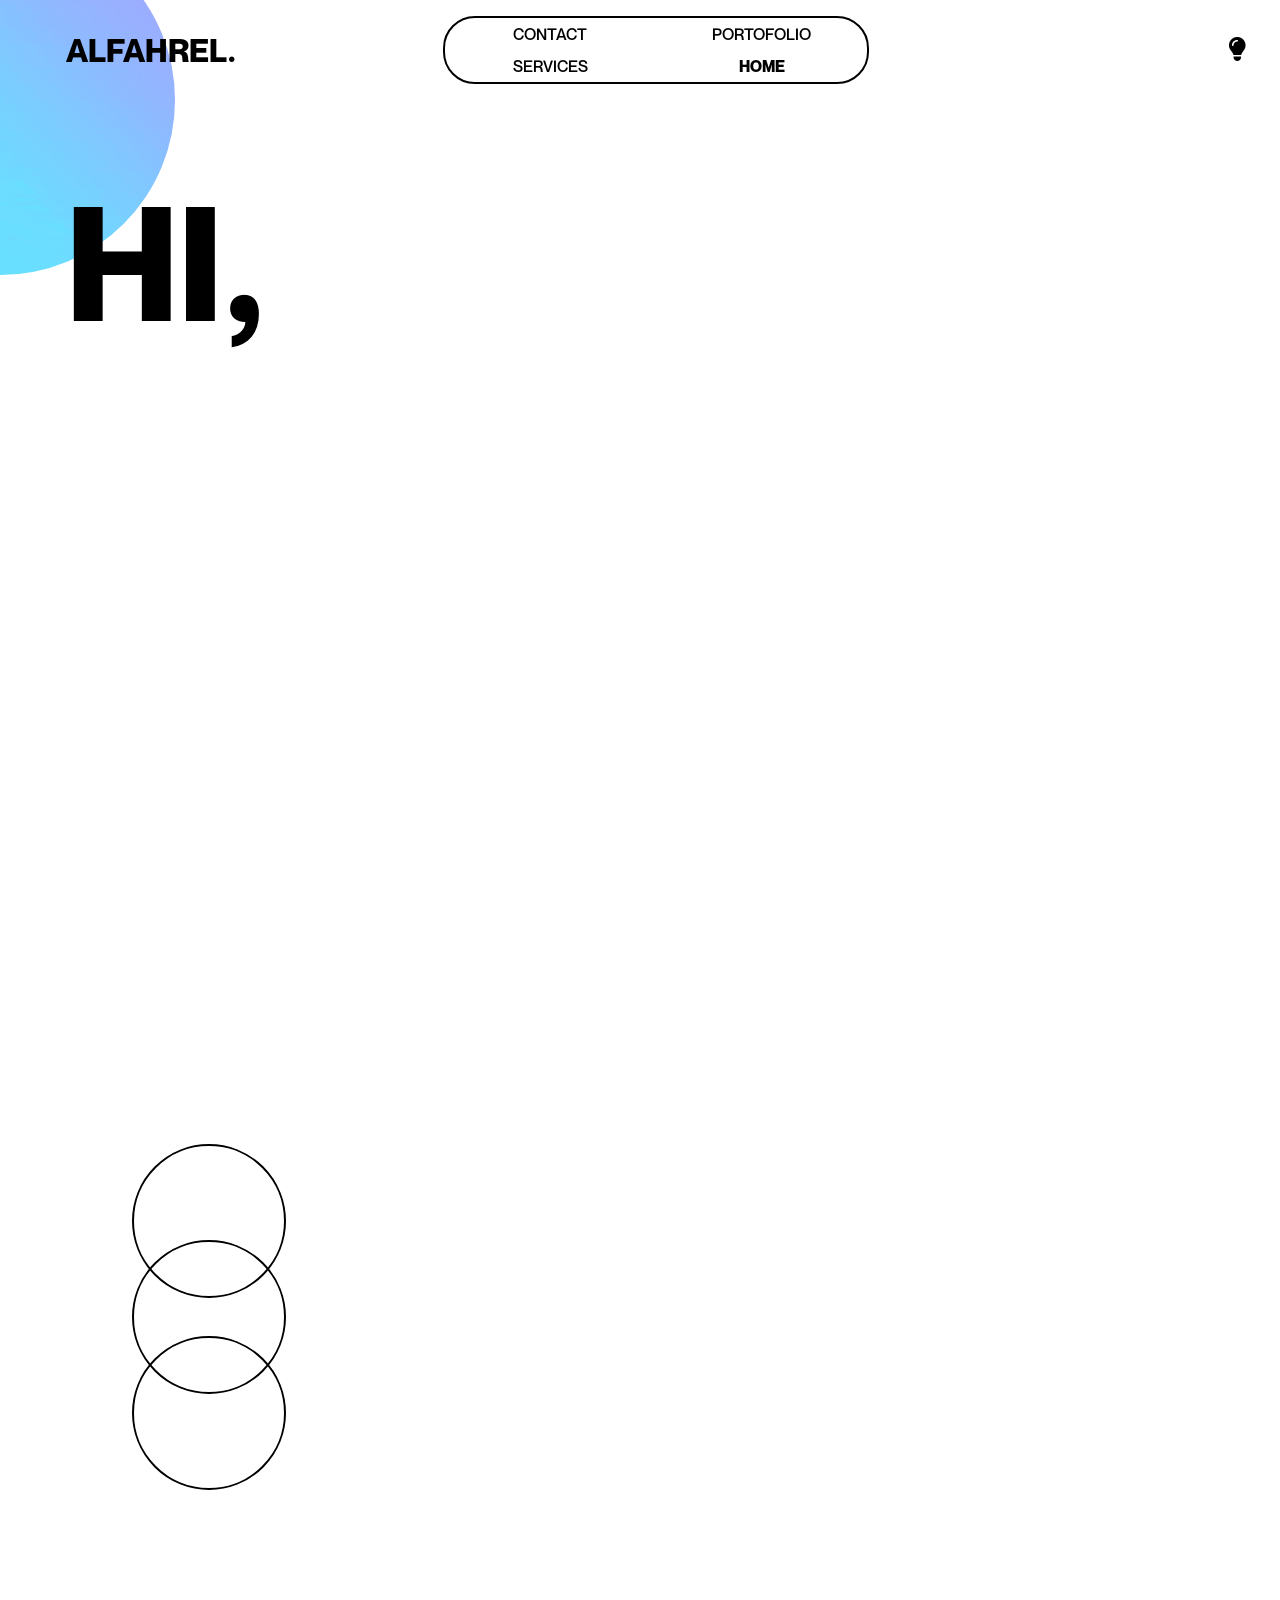
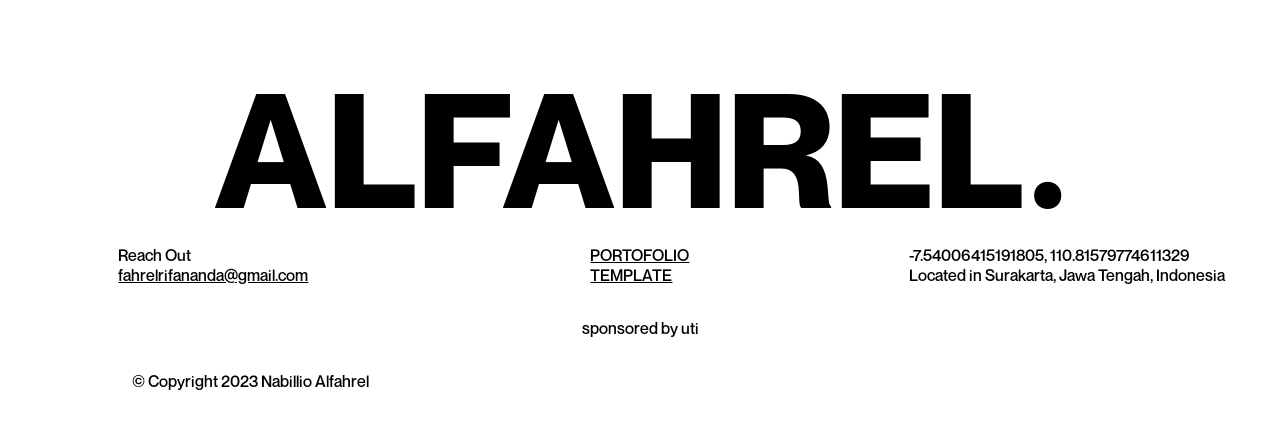
==== index.html @ 620e96b9 "portofolio-alfahrel" ====
<!DOCTYPE html>
<html lang="en">
  <head>
    <meta charset="UTF-8" />
    <meta name="viewport" content="width=device-width, initial-scale=1.0" />
    <title>Alfahrel</title>
    <link rel="stylesheet" href="fonts/fontsawesome-6/css/all.css" />
    <link rel="stylesheet" href="css/style.css" />
    <link rel="stylesheet" href="css/home.css" />
    <link rel="stylesheet" href="css/cursor.css" />
  </head>
  <body>
    <nav class="navbar">
      <div class="logo">ALFAHREL.</div>
      <div class="menu">
        <a href="contact.html">CONTACT</a>
        <a href="portofolio.html">PORTOFOLIO</a>
        <a href="services.html">SERVICES</a>
        <a href="index.html" class="active">HOME</a>
      </div>

      <div class="theme">
        <i class="fa-regular fa-lightbulb theme-button"></i>
        <div class="hamburger">
            <div></div>
            <div></div>
          </div>
        
      </div>
     
    </nav>
    <div class="menu-mobile">
      <a href="contact.html">Contact</a>
      <a href="portofolio.html">Portofolio</a>
      <a href="services.html">Services</a>
      <a href="index.html" class="active">Home</a>
    </div>
    <div class="big-cursor"></div>
    <main>
        <section id="big-name">
            HI,
            <br />
            <div class="fahrel"></div>
        </section>
        <section id="i-create">
            <div class="text-i-create">
                Dari konsep hingga kode, saya membangun pengalaman web dan seluler yang berkesan.
            </div>
        </section>
        <section id="ability">
            <div class="aDiv">
                <div class="a1">
                    <div class="title">
                        <div></div>
                        <div>WEB DEVELOPER</div>
                        <div class="clickExpand1">
                            <div></div>
                            <div></div>
                        </div>
                    </div>
                    <div class="paragraph">
                        <p>
                            Saya memiliki pemahaman mendalam tentang bahasa pemrograman web seperti HTML, CSS, dan JavaScript. Saya juga berpengalaman dalam framework dan library populer seperti Laravel, React, dan Node JS.
                        </p>
                    </div>
                </div>
                <div class="a2">
                    <div class="title">
                        <div></div>
                        <div>ANDROID DEVELOPER</div>
                        <div class="clickExpand2">
                            <div></div>
                            <div></div>
                        </div>
                    </div>
                    <div class="paragraph">
                        <p>
                            Sebagai pengembang Android, saya mahir dalam menggunakan Java dan Kotlin untuk membangun aplikasi Android yang berkualitas tinggi dan responsif. Saya juga familiar dengan Android SDK dan berbagai tool pengembangan Android.
                        </p>
                    </div>
                </div>
                <div class="a3">
                    <div class="title">
                        <div></div>
                        <div>UI/UX DESAINER</div>
                        <div class="clickExpand3">
                            <div></div>
                            <div></div>
                        </div>
                    </div>
                    <div class="paragraph">
                        <p>
                            Saya memiliki pengalaman dalam merancang dan mengembangkan antarmuka pengguna (UI) yang menarik dan intuitif. Saya mengutamakan pengalaman pengguna (UX) yang optimal untuk memastikan aplikasi mudah digunakan dan memberikan nilai tambah bagi pengguna.
                        </p>
                    </div>
                </div>
            </div>
        </section>
        <section id="i-said">
            <div class="i-said-circle">
                <div></div>
                <div></div>
                <div></div>
            </div>
            <div class="i-said-text">
                <div class="first-p text-para">
                    Prinsip saya adalah bahwa...
                </div>
                <br />
                <div class="second-p text-para">
                    ... setiap proyek merupakan kesempatan untuk belajar dan berkembang. Saya selalu berusaha untuk meningkatkan kualitas kode dan menghasilkan solusi yang efisien.
                </div>
            </div>
        </section>
        <section id="steps">
            <div class="step1 the-step">
                <div class="number">01</div>
                <div class="title-desc">
                    <div class="title">STRATEGI</div>
                    <div class="desc">
                        Dalam fase Discovery, kami mempelajari brand, tujuan, lanskap industri, dan target audience Anda. Saya membuat mood board visual untuk menangkap esensi proyek dan menentukan tipografi, palet warna, dan elemen gerak yang akan menghidupkan desain. Saya juga menentukan strategi penyajian konten yang efektif agar pengunjung mudah bernavigasi dan terlibat.
                    </div>
                </div>
            </div>
            <div class="step2 the-step">
                <div class="number">02</div>
                <div class="title-desc">
                    <div class="title">DESAIN</div>
                    <div class="desc">
                        Fase Desain adalah tempat kreativitas diwujudkan. Saya mendefinisikan identitas brand Anda melalui desain visual dan pengalaman pengguna yang kohesif, mengubah ide menjadi konsep visual dengan layout, wireframe, dan komponen situs yang unik. Fokus saya adalah pada pengalaman pengguna dan konsistensi desain, memastikan setiap elemen desain memiliki tujuan dan relevan dengan target audience. Fase ini adalah saat ide-ide berkembang menjadi aset nyata yang menjadi dasar pengembangan.
                    </div>
                </div>
            </div>
            <div class="step3 the-step">
                <div class="number">03</div>
                <div class="title-desc">
                    <div class="title">PENGEMBANGAN</div>
                    <div class="desc">
                        Dengan teliti dan komitmen pada kualitas, saya membangun proyek Anda pada platform yang dipilih, baik itu Squarespace, sistem lain, atau dibangun secara custom.
                    </div>
                </div>
            </div>
            <div class="step4 the-step">
                <div class="number">04</div>
                <div class="title-desc">
                    <div class="title">SERAH TERIMA</div>
                    <div class="desc">
                        Saya melakukan pengujian menyeluruh untuk memastikan semuanya berfungsi dengan lancar, memenuhi persyaratan aksesibilitas, dan responsif di semua ukuran perangkat. Setelah disetujui, saya akan memberikan semua sumber daya dan dokumentasi yang diperlukan, sehingga Anda dapat sepenuhnya mengelola aplikasi atau situs web Anda.
                    </div>
                </div>
            </div>
        </section>
        <section id="featured-project">
            <div class="title-for-">
                PROYEK UNGGULAN
            </div>
            <div class="content">
                <div class="text">
                    <div class="title-project">
                        BELA TARR
                    </div>
                    <div class="components-project">
                        <p>DESAIN SITUS WEB</p>
                        <p>DESAIN UI/UX</p>
                        <p>PENGEMBANGAN SQUARESPACE</p>
                    </div>
                    <div class="button-project">
                        <button>
                            <a href="https://alfahrelrifananda.github.io/Bela-Tarr/#home">
                            + LIHAT PROYEK
                            </a>
                        </button>
                    </div>
                </div>
                <div class="image">
                    <div>
    
                    </div>
                </div>
            </div>
        </section>
    </main>
    <footer>
        <div class="logo-footer">
            ALFAHREL.
        </div>
        <div class="contact-footer">
            <div>
                <p>Reach Out</p>
                <p><u>fahrelrifananda@gmail.com</u></p>
            </div>
            <div>
                <p><u>PORTOFOLIO</u></p>
                <p><u>TEMPLATE</u></p>
            </div>
            <div>
                <p>-7.54006415191805, 110.81579774611329</p>
                <p>Located in Surakarta, Jawa Tengah, Indonesia</p>
            </div>
        </div>
        <div class="sponsored-footer">
            sponsored by uti
        </div>
        <div class="copyright-footer">
            © Copyright 2023 Nabillio Alfahrel
        </div>
    </footer>  
    <script src="js/script.js"></script>
    <script src="js/home.js"></script>
  </body>
</html>
---- css/style.css ----
@font-face {
  font-family: 'neue-montreal-bold';
  src: url('../fonts/NeueMontreal-Bold.otf');
}
@font-face {
  font-family: 'neue-montreal-light';
  src: url('../fonts/NeueMontreal-Light.otf');
}
@font-face {
  font-family: 'neue-montreal-medium';
  src: url('../fonts/NeueMontreal-Medium.otf');
}

* {
  margin: 0;
  padding: 0;
}
:root {
  --black: black;
  --white: white;
}
::-moz-selection {
  color: var(--white);
  background: var(--black);
}

::selection {
  color: var(--white);
  background: var(--black);
}
::-webkit-scrollbar {
  width: 10px;
}

::-webkit-scrollbar-track {
  border-radius: 15px;
}

::-webkit-scrollbar-thumb {
  background: var(--black);
}
body {
  background-color: var(--white);
  overflow-x: hidden;
}
.navbar {
  display: grid;
  z-index: 99;
  width: 100vw;
  transition: all 0.5s;
  opacity: 1;
  grid-template-columns: 1fr 1fr 1fr;
  align-items: center;
  padding: 16px;
}
.navbar.opacity {
  opacity: 0.3;
}
.navbar .logo {
  font-family: 'neue-montreal-bold';
  font-size: 2em;
  color: var(--black);
  padding-left: 50px;
}
.navbar .menu {
  display: grid;
  grid-template-columns: 1fr 1fr 1fr 1fr;
  justify-items: center;
  border-radius: 32px;
  font-family: 'neue-montreal-medium';
  border: solid 2px var(--black);
  overflow: hidden;
}
.menu-mobile {
  display: none;
}
.navbar .menu a {
  width: 116px;
  display: flex;
  align-items: center;
  justify-content: center;
  text-decoration: none;
  color: var(--black);
  border-radius: 32px;
  height: 32px;
  cursor: pointer;
}

.navbar .theme {
  font-size: 1.5em;
  cursor: pointer;
  text-align: right;
  color: var(--black);
  padding-right: 50px;
}
.navbar .theme .theme-button {
  transition: transform 0.3s ease;
  position: relative;
}
.navbar .theme .theme-button.rotate {
  transform: rotate(0deg);
}
.navbar .menu .active {
  font-family: 'neue-montreal-bold';
}
footer .logo-footer {
  font-size: 16em;
  opacity: 0;
  text-align: center;
  transition: all 3s;
  color: var(--black);
  font-family: 'neue-montreal-bold';
}
footer .contact-footer {
  display: grid;
  grid-template-columns: 1fr 1fr 1fr;
  justify-items: center;
  color: var(--black);
  font-family: 'neue-montreal-medium';
}
footer .sponsored-footer {
  text-align: center;
  padding: 33px;
  padding-bottom: 0px;
  color: var(--black);
  font-family: 'neue-montreal-medium';
}
footer .copyright-footer {
  padding: 33px;
  color: var(--black);
  font-family: 'neue-montreal-medium';
  padding-left: 132px;
}
.logo-footer.show {
  opacity: 1;
  transform: translateY(0);
}
@media screen and (max-width: 1400px) {
  body {
    overflow-x: hidden;
  }
  .navbar .menu {
    grid-template-columns: 1fr 1fr;
  }
  footer .logo-footer {
    font-size: 10em;
  }
}
@media screen and (max-width: 800px) {
  body {
    overflow-x: hidden;
  }
  .navbar .menu {
    display: none;
  }
  .navbar .logo {
    padding-left: 0px;
  }
  .hamburger {
    width: 30px;
    height: 50px;
  }
  .hamburger div:nth-child(1) {
    background-color: var(--black);
    width: 100%;
    border-radius: 10px;
    position: relative;
    z-index: 99;
    top: 17px;
    transition: all 0.5s;
    height: 3px;
  }
  .hamburger div:nth-child(1).show {
    top: 18px;
    rotate: -50deg;
  }
  .hamburger div:nth-child(2) {
    background-color: var(--black);
    width: 100%;
    z-index: 100;
    position: relative;
    transition: all 0.5s;
    top: 23px;
    height: 3px;
    border-radius: 10px;
  }
  .hamburger div:nth-child(2).show {
    top: 15px;
    rotate: 50deg;
  }
  .navbar {
    grid-template-columns: 1fr 1fr;
    justify-items: center;
  }
  .theme {
    display: grid;
    gap: 30px;
    grid-template-columns: 1fr 1fr;
    align-items: center;
  }
  .menu-mobile {
    display: flex;
    flex-direction: column;
    justify-content: center;
    align-items: center;
    position: absolute;
    background-color: var(--white);
    z-index: -99;
    opacity: 0;
    width: 100vw;
    transition: all 0.5s;
    height: 100vh;
  }
  body.overflow-hide {
    overflow-y: hidden;
    overflow-x: hidden;
  }
  .menu-mobile.show {
    opacity: 1;
    z-index: 99;
  }
  .menu-mobile a {
    text-decoration: none;
    color: var(--black);
    height: 75px;
    width: 150px;
    text-align: center;
    font-size: 2.5em;
    font-family: 'neue-montreal-medium';
  }
  footer .logo-footer {
    font-size: 3em;
    text-align: center;
    padding: 15px;
    padding-left: 10px;
  }
  footer .contact-footer {
    grid-template-columns: 1fr;
    justify-items: center;
  }
  footer .contact-footer div:nth-child(1),
  footer .contact-footer div:nth-child(2),
  footer .contact-footer div:nth-child(3) {
    text-align: center;
    padding: 15px;
    padding-left: 10px;
  }
  footer .contact-footer div:nth-child(2) {
    display: grid;
    grid-template-columns: 1fr 1fr;
    gap: 10px;
  }
  footer .sponsored-footer {
    text-align: center;
    padding: 15px;
    padding-left: 10px;
  }
  footer .copyright-footer {
    text-align: center;
    padding: 15px;
    padding-left: 10px;
  }
  .menu-mobile .active {
    text-decoration: underline;
  }
}
---- css/home.css ----
#big-name {
  font-family: 'neue-montreal-bold';
  font-size: 13em;
  color: var(--black);
  padding-top: 66px;
  padding-left: 66px;
  padding-right: 66px;
}
.fahrel {
  position: relative;
  top: -70px;
}
.fahrel span {
  opacity: 0;
  display: inline-block;
}
.fahrel span.visible {
  opacity: 1;
}

#i-create {
  font-size: 7em;
  width: fit-content;
  height: 95vh;
  display: grid;
  padding-left: 66px;
  padding-right: 66px;
  place-items: center;
}
#i-create .text-i-create {
  text-align: center;
  width: 90%;
  transform: scale(0.5);
  opacity: 0;
  font-family: 'neue-montreal-medium';
  color: var(--black);
  transition: transform 1s ease, opacity 1s ease;
}
@keyframes popIn {
  0% {
    transform: scale(0.5);
    opacity: 0;
  }
  100% {
    transform: scale(1);
    opacity: 1;
  }
}
.animate-pop {
  animation: popIn 1s ease forwards;
}
#ability {
  height: 90vh;
  display: grid;
  place-items: center;
}
#ability .aDiv {
  width: 100%;
}
#ability .aDiv .a1,
#ability .aDiv .a2,
#ability .aDiv .a3 {
  border-top: 2px solid var(--black);
  border-bottom: 2px solid var(--black);
  display: grid;
  grid-template-rows: 1fr 1fr;
  justify-items: center;
  align-items: center;
  padding-left: 66px;
  padding-right: 66px;
  overflow: hidden;
  transition: all 0.5s;
  height: 88px;
  width: calc(100% - 132px);
  color: var(--black);
}
#ability .aDiv .a1 .title,
#ability .aDiv .a2 .title,
#ability .aDiv .a3 .title {
  font-family: 'neue-montreal-medium';
  font-size: 2.5em;
  padding-top: 20px;
  padding-bottom: 20px;
  width: 100%;
  display: grid;
  grid-template-columns: 1fr 1fr 1fr;
  justify-items: center;
  align-items: center;
}
#ability .aDiv .a1 .title .clickExpand1,
#ability .aDiv .a2 .title .clickExpand2,
#ability .aDiv .a3 .title .clickExpand3 {
  width: 30px;
  height: 30px;
  display: grid;
  place-items: center;
}
#ability .aDiv .a1 .title .clickExpand1 div,
#ability .aDiv .a2 .title .clickExpand2 div,
#ability .aDiv .a3 .title .clickExpand3 div {
  width: 30px;
  position: absolute;
  transition: all 0.5s;
  height: 5px;
  background-color: var(--black);
}
#ability .aDiv .a1 .title .clickExpand1 div:nth-child(1),
#ability .aDiv .a2 .title .clickExpand2 div:nth-child(1),
#ability .aDiv .a3 .title .clickExpand3 div:nth-child(1) {
  transform: rotate(90deg);
}
#ability .aDiv .a1 .title .clickExpand1 div:nth-child(1).expanded,
#ability .aDiv .a2 .title .clickExpand2 div:nth-child(1).expanded,
#ability .aDiv .a3 .title .clickExpand3 div:nth-child(1).expanded {
  transform: rotate(0deg);
}
#ability .aDiv .a1.expanded,
#ability .aDiv .a2.expanded,
#ability .aDiv .a3.expanded {
  height: 350px;
}
#ability .aDiv .a1 .paragraph,
#ability .aDiv .a2 .paragraph,
#ability .aDiv .a3 .paragraph {
  width: 80%;
  font-family: 'neue-montreal-light';
  font-size: 2em;
  text-align: center;
}
#ability .aDiv .a2,
#ability .aDiv .a3 {
  border-top: 0px solid transparent;
}
.a1,
.a2,
.a3 {
  opacity: 0;
  transform: translateY(-10px);
  transition: opacity 1s, transform 1s;
}

.a1.show,
.a2.show,
.a3.show {
  opacity: 1;
  transform: translateY(0);
}

#i-said {
  padding-left: 66px;
  padding-right: 66px;
  display: grid;
  grid-template-columns: 1fr 1fr;
  font-size: 2.5em;
  height: 100vh;
  overflow: hidden;
  text-align: right;
  color: var(--black);
  font-family: 'neue-montreal-medium';
  align-items: center;
}

#i-said .i-said-text {
  position: relative;
  top: -200px;
  padding-right: 132px;
}
#i-said .i-said-circle {
  display: flex;
  height: fit-content;
  flex-direction: column;
  position: relative;
  top: -200px;
  padding-left: 132px;
}
#i-said .i-said-circle div {
  border-radius: 50%;
  border: 2px solid var(--black);
  width: 350px;
  position: relative;
  transition: all 1s;
  height: 350px;
}
#i-said .i-said-circle div:nth-child(1) {
  transform: translateY(250px);
}
#i-said .i-said-circle div:nth-child(3) {
  transform: translateY(-250px);
}
#i-said .i-said-circle div:nth-child(1).out {
  transform: translateY(350px);
}
#i-said .i-said-circle div:nth-child(3).out {
  transform: translateY(-350px);
}
.first-p,
.second-p {
  position: relative;
  opacity: 0;
  transform: translateY(-30px);
  transition: opacity 1s, transform 1s;
}

.first-p.show,
.second-p.show {
  opacity: 1;
  transform: translateY(0);
}

#steps {
  height: fit-content;
  margin-top: 66px;
}
#steps .step1,
#steps .step2,
#steps .step3,
#steps .step4 {
  display: flex;
  padding-left: 132px;
  padding-right: 132px;
  height: 200px;
  padding-top: 33px;
  padding-bottom: 33px;
  border-top: 2px solid var(--black);
  border-bottom: 2px solid var(--black);
}
#steps .step1 .number,
#steps .step2 .number,
#steps .step3 .number,
#steps .step4 .number {
  font-size: 6em;
  padding-right: 66px;
  color: var(--black);
  font-family: 'neue-montreal-bold';
}
#steps .step1 .title-desc .title,
#steps .step2 .title-desc .title,
#steps .step3 .title-desc .title,
#steps .step4 .title-desc .title {
  font-family: 'neue-montreal-medium';
  font-size: 3em;
  color: var(--black);
  margin-bottom: 33px;
}
#steps .step1 .title-desc .desc,
#steps .step2 .title-desc .desc,
#steps .step3 .title-desc .desc,
#steps .step4 .title-desc .desc {
  font-family: 'neue-montreal-light';
  color: var(--black);
  font-weight: 700;
  font-size: 1.3em;
}
#steps .step2,
#steps .step3,
#steps .step4 {
  border-top: 0px solid transparent;
}

.the-step, .title-for-, .title-project, .components-project, .button-project, .image {
  position: relative;
  opacity: 0;
  transform: translateY(-30px);
  transition: opacity 1s, transform 1s;
}

.the-step.show, .title-for-.show, .title-project.show, .components-project.show, .button-project.show, .image.show {
  opacity: 1;
  transform: translateY(0);
}
#featured-project {
  display: flex;
  flex-direction: column;
  padding-left: 132px;
  padding-right: 132px;
}
#featured-project .title-for- {
  font-family: 'neue-montreal-bold';
  font-size: 6em;
  color: var(--black);
  padding-top: 132px;
  width: 100%;
}
#featured-project .content {
  display: grid;
  grid-template-columns: 1fr 1fr;
  padding-top: 132px;
  padding-bottom: 132px;
}
#featured-project .content .text {
  width: 100%;
  padding-top: 66px;
}
#featured-project .content .text .title-project {
  font-size: 3em;
  color: var(--black);
  font-family: 'neue-montreal-medium';
  border-bottom: 2px solid var(--black);
}
#featured-project .content .text .components-project {
  font-size: 1.5em;
  color: var(--black);
  padding-top: 66px;
  padding-bottom: 33px;
  font-weight: 700;
  font-family: 'neue-montreal-light';
  border-bottom: 2px solid var(--black);
}
#featured-project .content .text .button-project button {
  border: 2px solid var(--black);
  margin-top: 66px;
  background-color: transparent;
  overflow: hidden;
  height: 50px;
  width: 150px;
  border-radius: 66px;
  transition: all 0.5s;
}
#featured-project .content .text .button-project button:hover {
  background-color: var(--black);
  border: 2px solid var(--white);
}
#featured-project .content .text .button-project button:hover a {
  color: var(--white);
}
#featured-project .content .text .button-project button a {
  text-decoration: none;
  color: var(--black);
  width: 100%;
  padding: 10px;
  height: 100%;
  font-family: 'neue-montreal-medium';
}
#featured-project .content .image {
  display: grid;
  padding-left: 66px;
  padding-right: 33px;
  place-items: center;
}
#featured-project .content .image div {
  width: 100%;
  height: 100%;
  background-image: url(../images/bela-tarr.png);
  background-position: center;
  background-repeat: no-repeat;
  background-size: cover;
  border: 2px solid var(--black);
}

@media screen and (max-width: 1400px) {
  #big-name {
    font-size: 10em;
  }
  #i-create {
    font-size: 5em;
    height: fit-content;
  }
  #ability {
    height: fit-content;
    padding-top: 66px;
    padding-bottom: 66px;
  }
  #ability .aDiv .a1,
#ability .aDiv .a2,
#ability .aDiv .a3{
    height: 68px;
}
  #ability .aDiv .a1 .title,
#ability .aDiv .a2 .title,
#ability .aDiv .a3 .title {
    font-size: 1.3em;
}
  #ability .aDiv .a1.expanded,
  #ability .aDiv .a2.expanded,
  #ability .aDiv .a3.expanded {
    height: 450px;
  }
  #i-said {
    font-size: 2em;
    height: fit-content;
  }
  #i-said .i-said-text {
    padding-right: 66px;
    width: 400px;
    top: 0px;
  }
  #i-said .i-said-circle {
    padding-left: 66px;
    width: 200px;
    top: 0px;
  }
  #i-said .i-said-circle div {
    width: 150px;
    height: 150px;
  }
  #i-said .i-said-circle div:nth-child(1) {
    transform: translateY(250px);
  }
  #i-said .i-said-circle div:nth-child(3) {
    transform: translateY(-250px);
  }
  #i-said .i-said-circle div:nth-child(1).out {
    transform: translateY(150px);
  }
  #i-said .i-said-circle div:nth-child(3).out {
    transform: translateY(-150px);
  }
  #steps .step1,
  #steps .step2,
  #steps .step3,
  #steps .step4 {
    height: 400px;
  }
  #featured-project .content {
    grid-template-columns: 1fr;
    grid-template-rows: 1fr 1fr;
  }
  #featured-project .content .text {
    grid-row: 2;
  }
  #featured-project .content .image {
    grid-row: 1;
  }
}
@media screen and (max-width: 800px) {
  #big-name {
    display: none;
  }
  #i-create {
    font-size: 2.5em;
    padding-left: 0px;
    padding-right: 0px;
    height: 70vh;
  }
  #ability .aDiv .a1,
  #ability .aDiv .a2,
  #ability .aDiv .a3 {
    padding-left: 0px;
    padding-right: 0px;
    width: 100%;
    height: 80px;
  }
  #ability .aDiv .a1 .title,
  #ability .aDiv .a2 .title,
  #ability .aDiv .a3 .title {
    font-size: 1.4em;
  }
  #ability .aDiv .a1.expanded,
  #ability .aDiv .a2.expanded,
  #ability .aDiv .a3.expanded {
    height: 550px;
  }
  #ability .aDiv .a1 .paragraph,
  #ability .aDiv .a2 .paragraph,
  #ability .aDiv .a3 .paragraph {
    padding-bottom: 33px;
  }
  #i-said {
    grid-template-columns: 1fr;
    grid-template-rows: 1fr 1fr;
    text-align: left;
    font-size: 1.8em;
  }
  #i-said .i-said-text {
    grid-row: 2;
    width: 300px;
    padding-right: 0px;
  }
  #i-said .i-said-circle {
    grid-row: 1;
    text-align: left;
  }
  #steps .step1,
  #steps .step2,
  #steps .step3,
  #steps .step4 {
    flex-direction: column;
    border-top: 0px solid var(--black);
    border-bottom: 0px solid var(--black);
    padding-left: 33px;
    padding-right: 33px;
    height: 550px;
  }
  #steps .step1 .title-desc .title,
  #steps .step2 .title-desc .title,
  #steps .step3 .title-desc .title,
  #steps .step4 .title-desc .title {
    font-size: 2em;
  }
  #steps .step4 {
    border-bottom: 2px solid var(--black);
  }
  #featured-project {
    padding-left: 33px;
    padding-right: 33px;
  }
  #featured-project .title-for- {
    font-size: 3em;
    padding-top: 16px;
  }
  #featured-project .content .image {
    padding-left: 0px;
    padding-right: 0px;
  }
}
---- css/cursor.css ----
.big-cursor {
    background-image: url(../images/cursor.gif);
    background-position: center;
    background-repeat: no-repeat;
    background-size: cover;
    width: 350px;
    height: 350px;
    position: absolute;
    pointer-events: none;
    z-index: -99;
    border-radius: 50%;
    transform: translate(-50%, -50%);
}
.big-cursor.hide {
    opacity: 0;
}
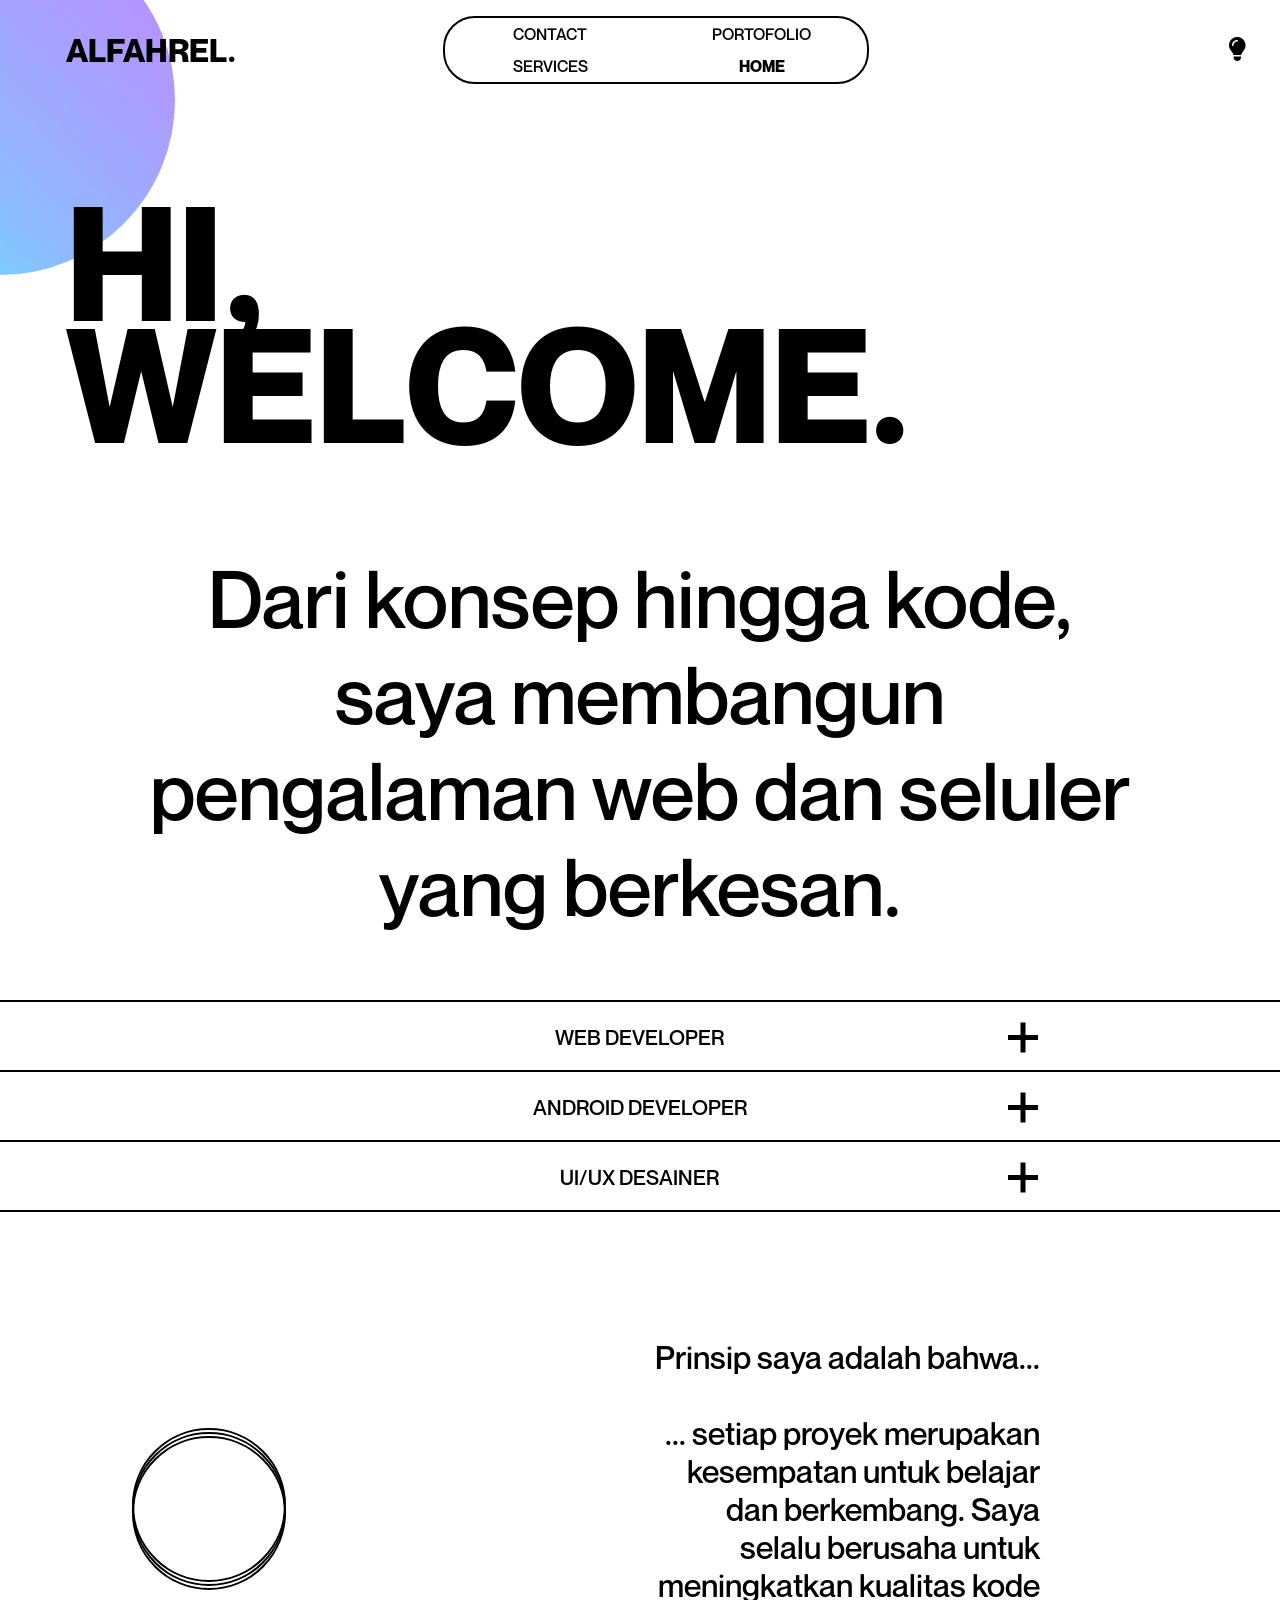
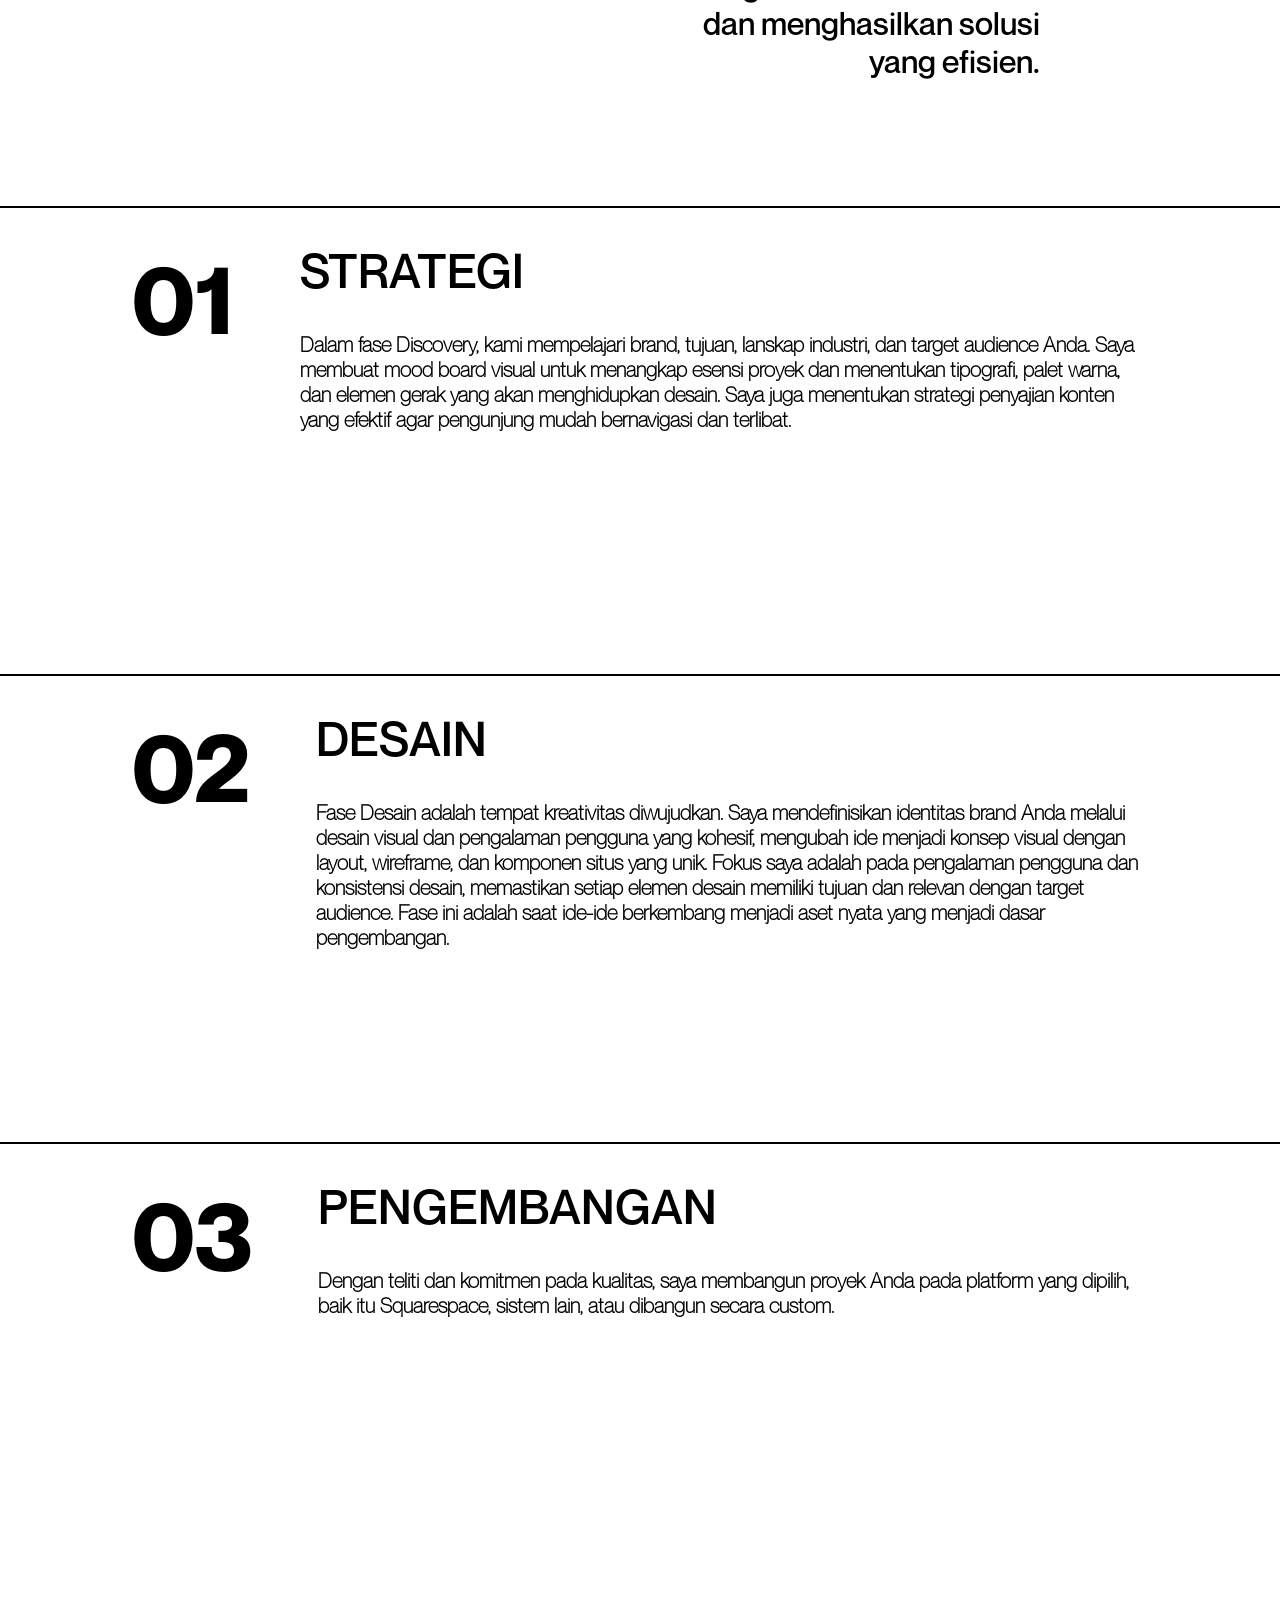
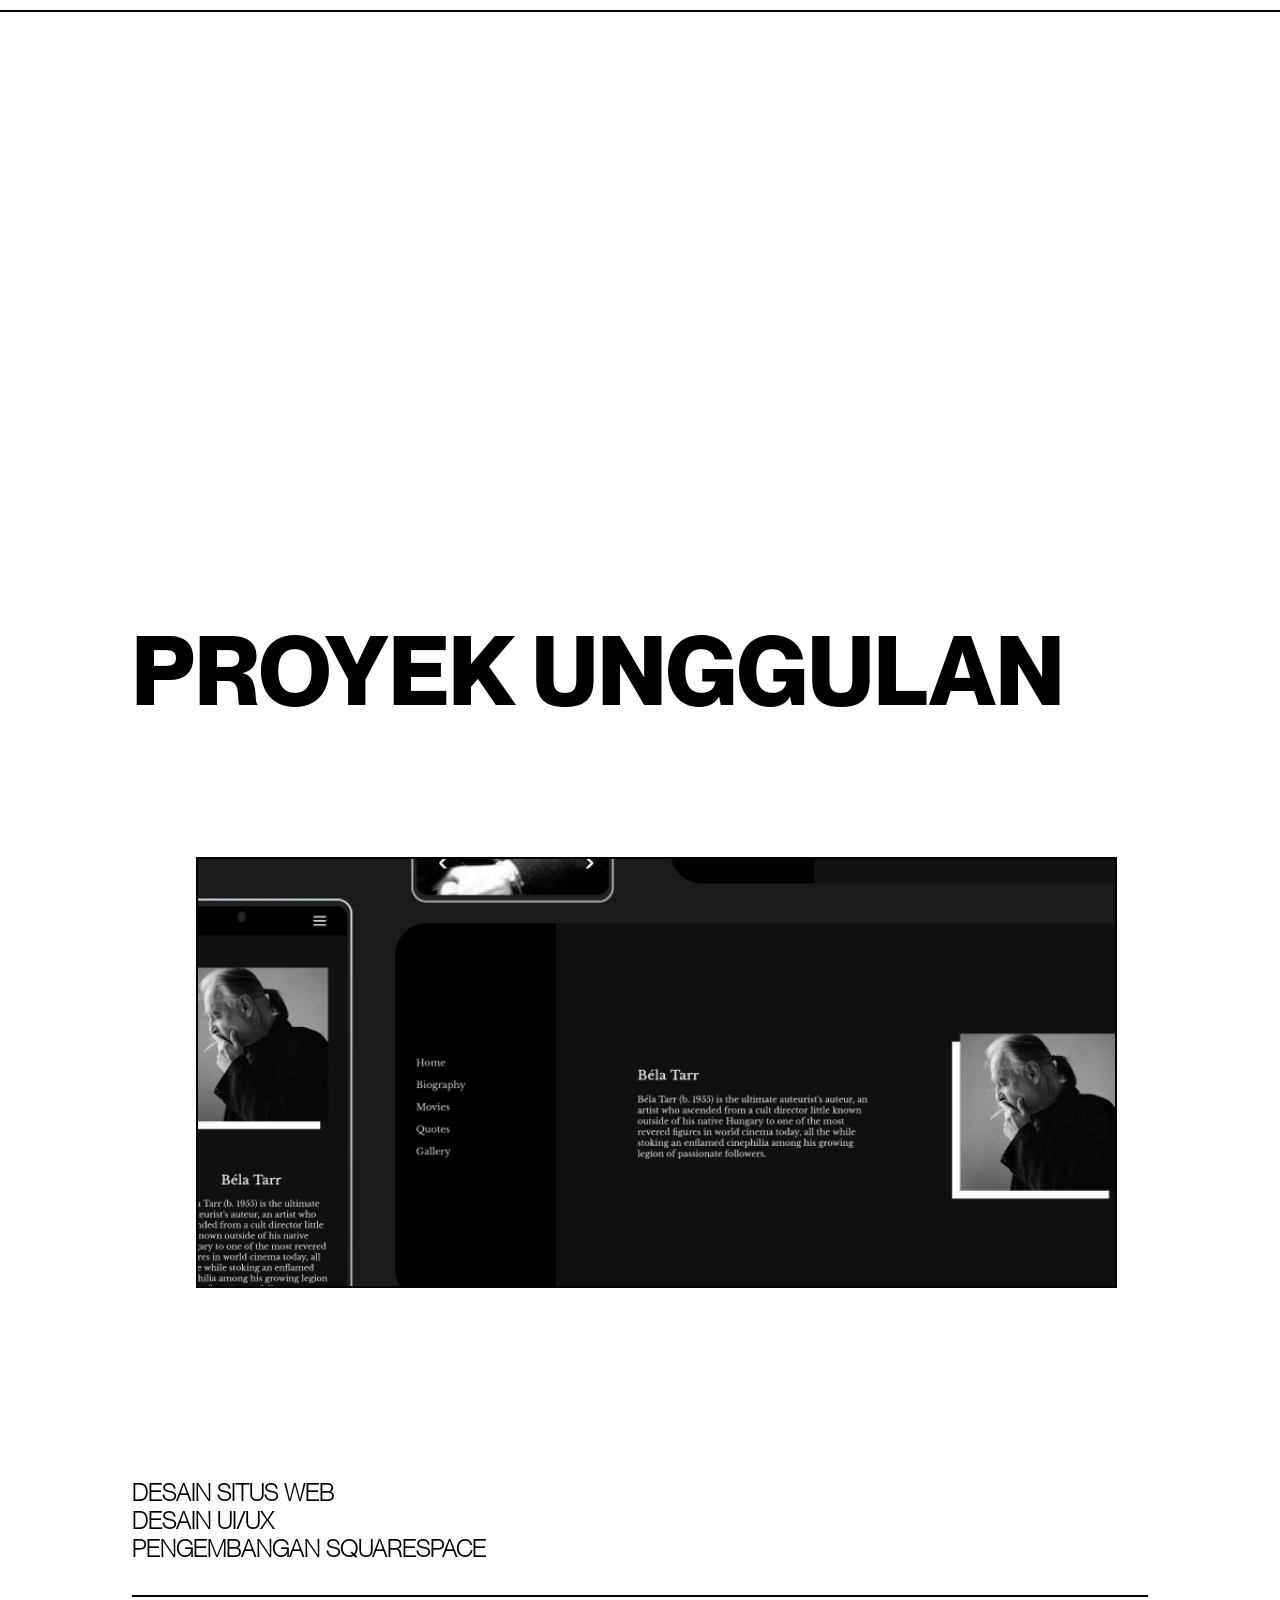
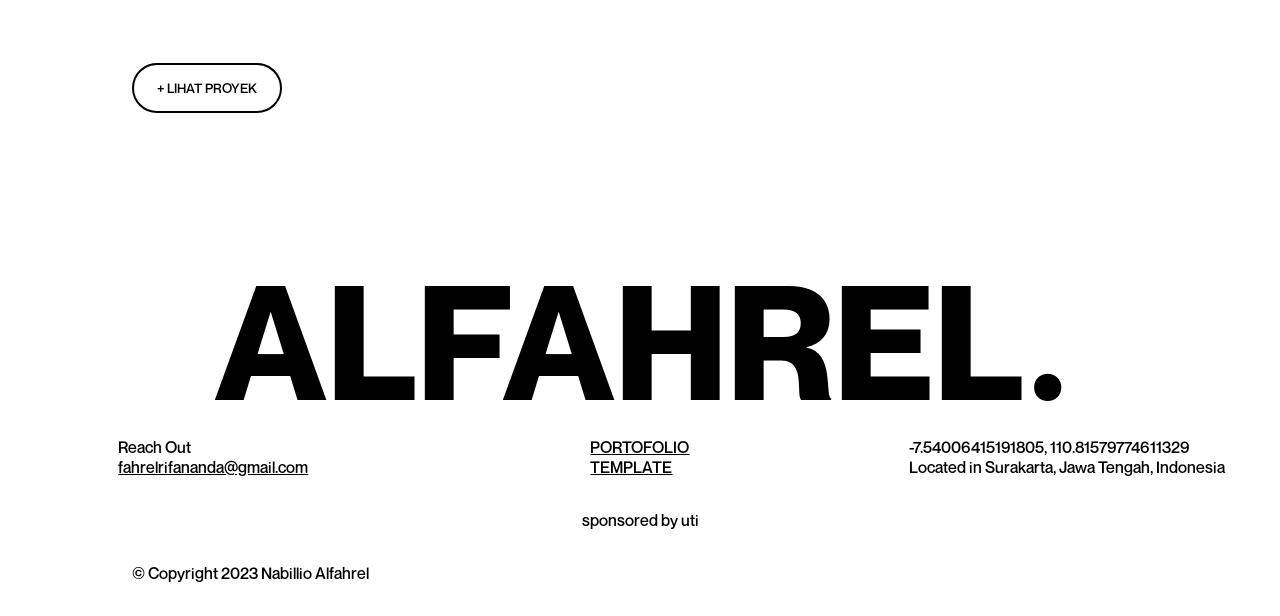
==== commit 7fae55f7: "Update index.html" ====
--- a/index.html
+++ b/index.html
@@ -10,6 +10,7 @@
     <link rel="stylesheet" href="css/cursor.css" />
   </head>
   <body>
+    <div class="loading-screen"></div>
     <nav class="navbar">
       <div class="logo">ALFAHREL.</div>
       <div class="menu">
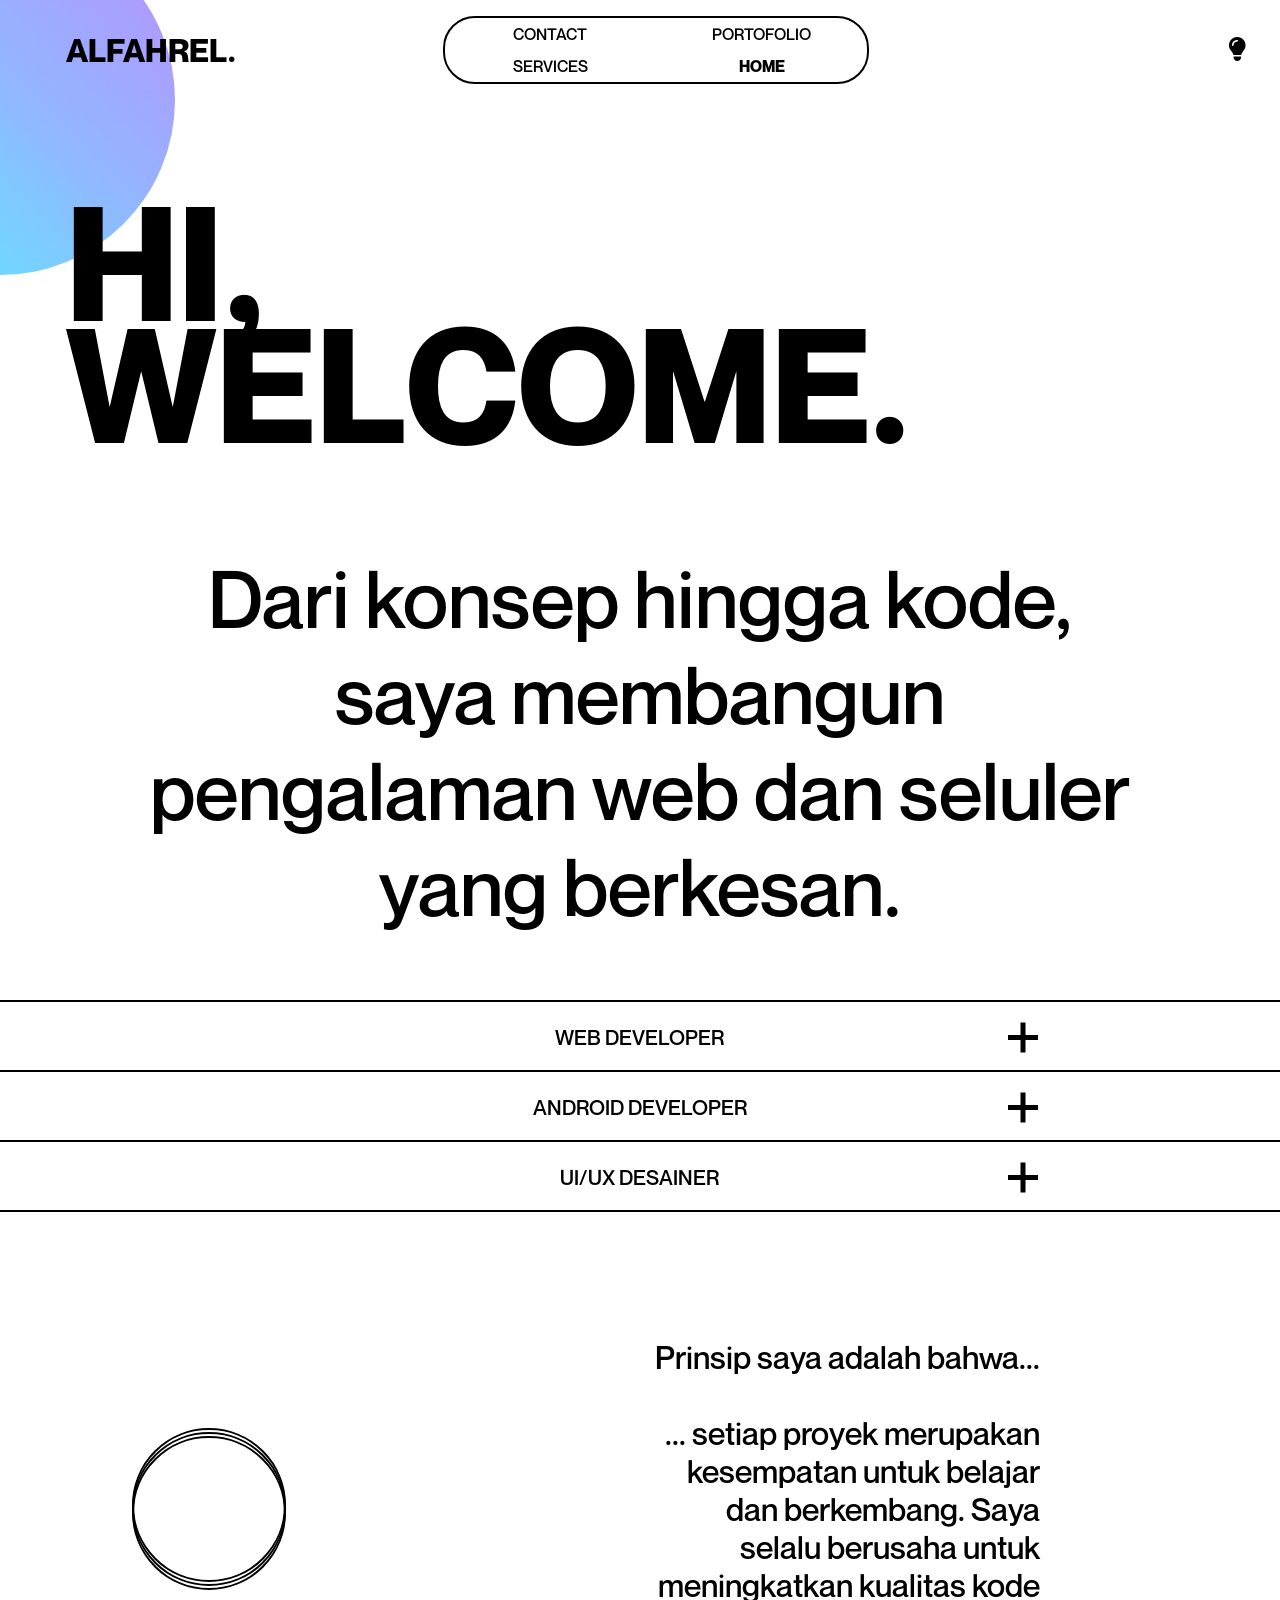
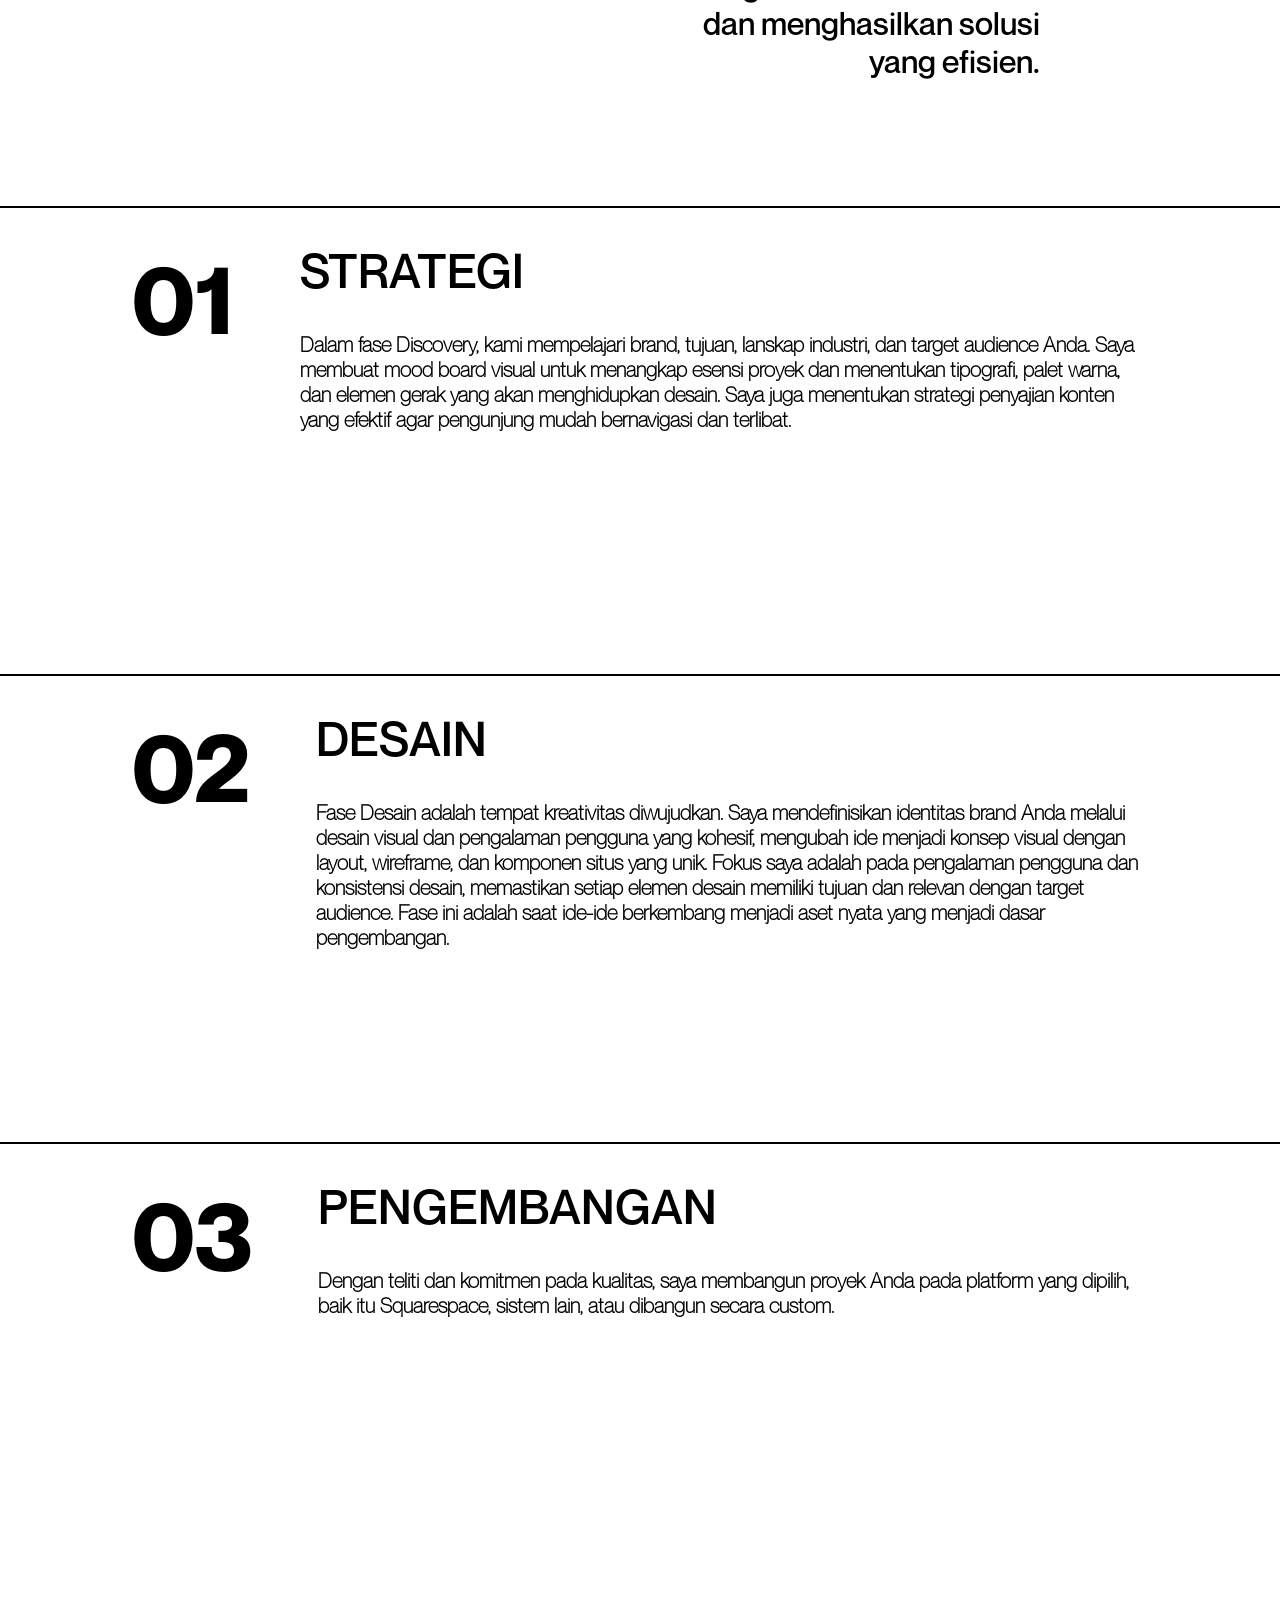
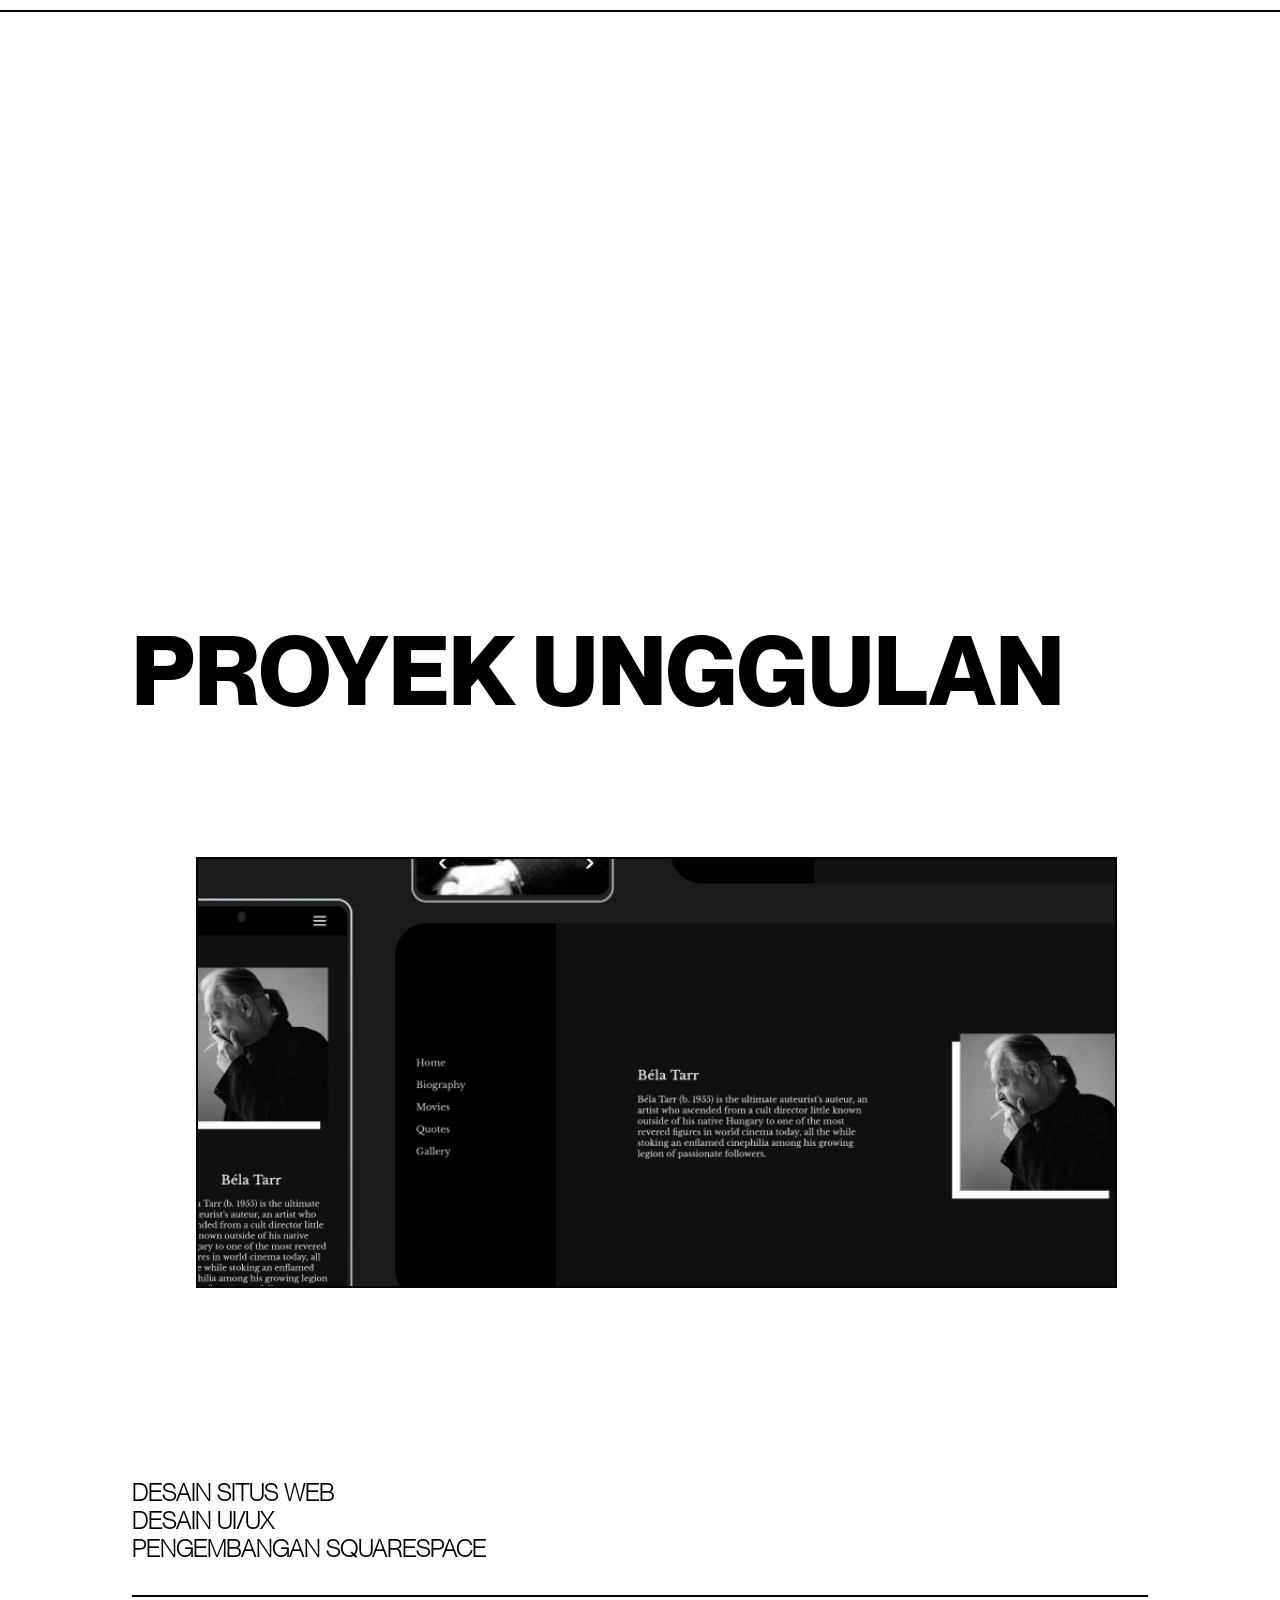
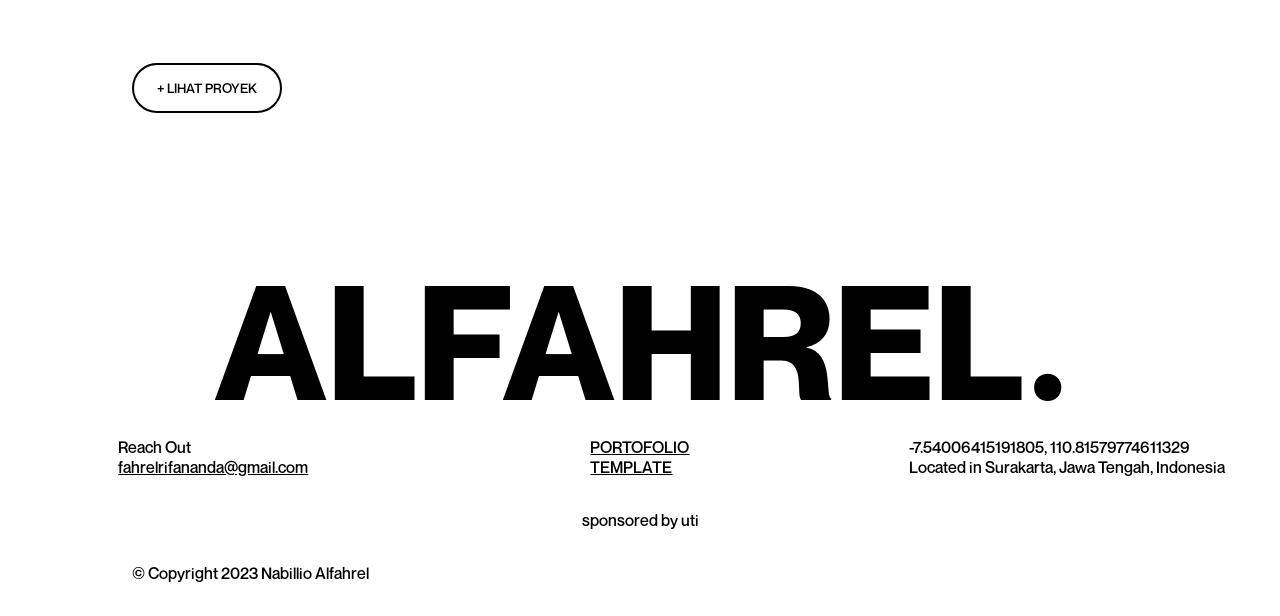
==== commit 437f2933: "Update index.html" ====
--- a/index.html
+++ b/index.html
@@ -10,7 +10,6 @@
     <link rel="stylesheet" href="css/cursor.css" />
   </head>
   <body>
-    <div class="loading-screen"></div>
     <nav class="navbar">
       <div class="logo">ALFAHREL.</div>
       <div class="menu">
--- a/css/style.css
+++ b/css/style.css
@@ -135,6 +135,22 @@
   opacity: 1;
   transform: translateY(0);
 }
+.loading-screen {
+  background-image: url('../images/cursor.gif');
+  background-size: cover;
+  background-repeat: no-repeat;
+  background-position: center;
+  width: 100vw;
+  height: 100vh;
+  position: absolute;
+  z-index: 100;
+  display: flex;
+  align-items: center;
+  justify-content: center;
+}
+body {
+  overflow: hidden;
+}
 @media screen and (max-width: 1400px) {
   body {
     overflow-x: hidden;
@@ -203,13 +219,13 @@
     flex-direction: column;
     justify-content: center;
     align-items: center;
-    position: absolute;
+    position: fixed;
     background-color: var(--white);
-    z-index: -99;
+    z-index: 99;
     opacity: 0;
     width: 100vw;
     transition: all 0.5s;
-    height: 100vh;
+    height: calc(100vh - 32px);
   }
   body.overflow-hide {
     overflow-y: hidden;
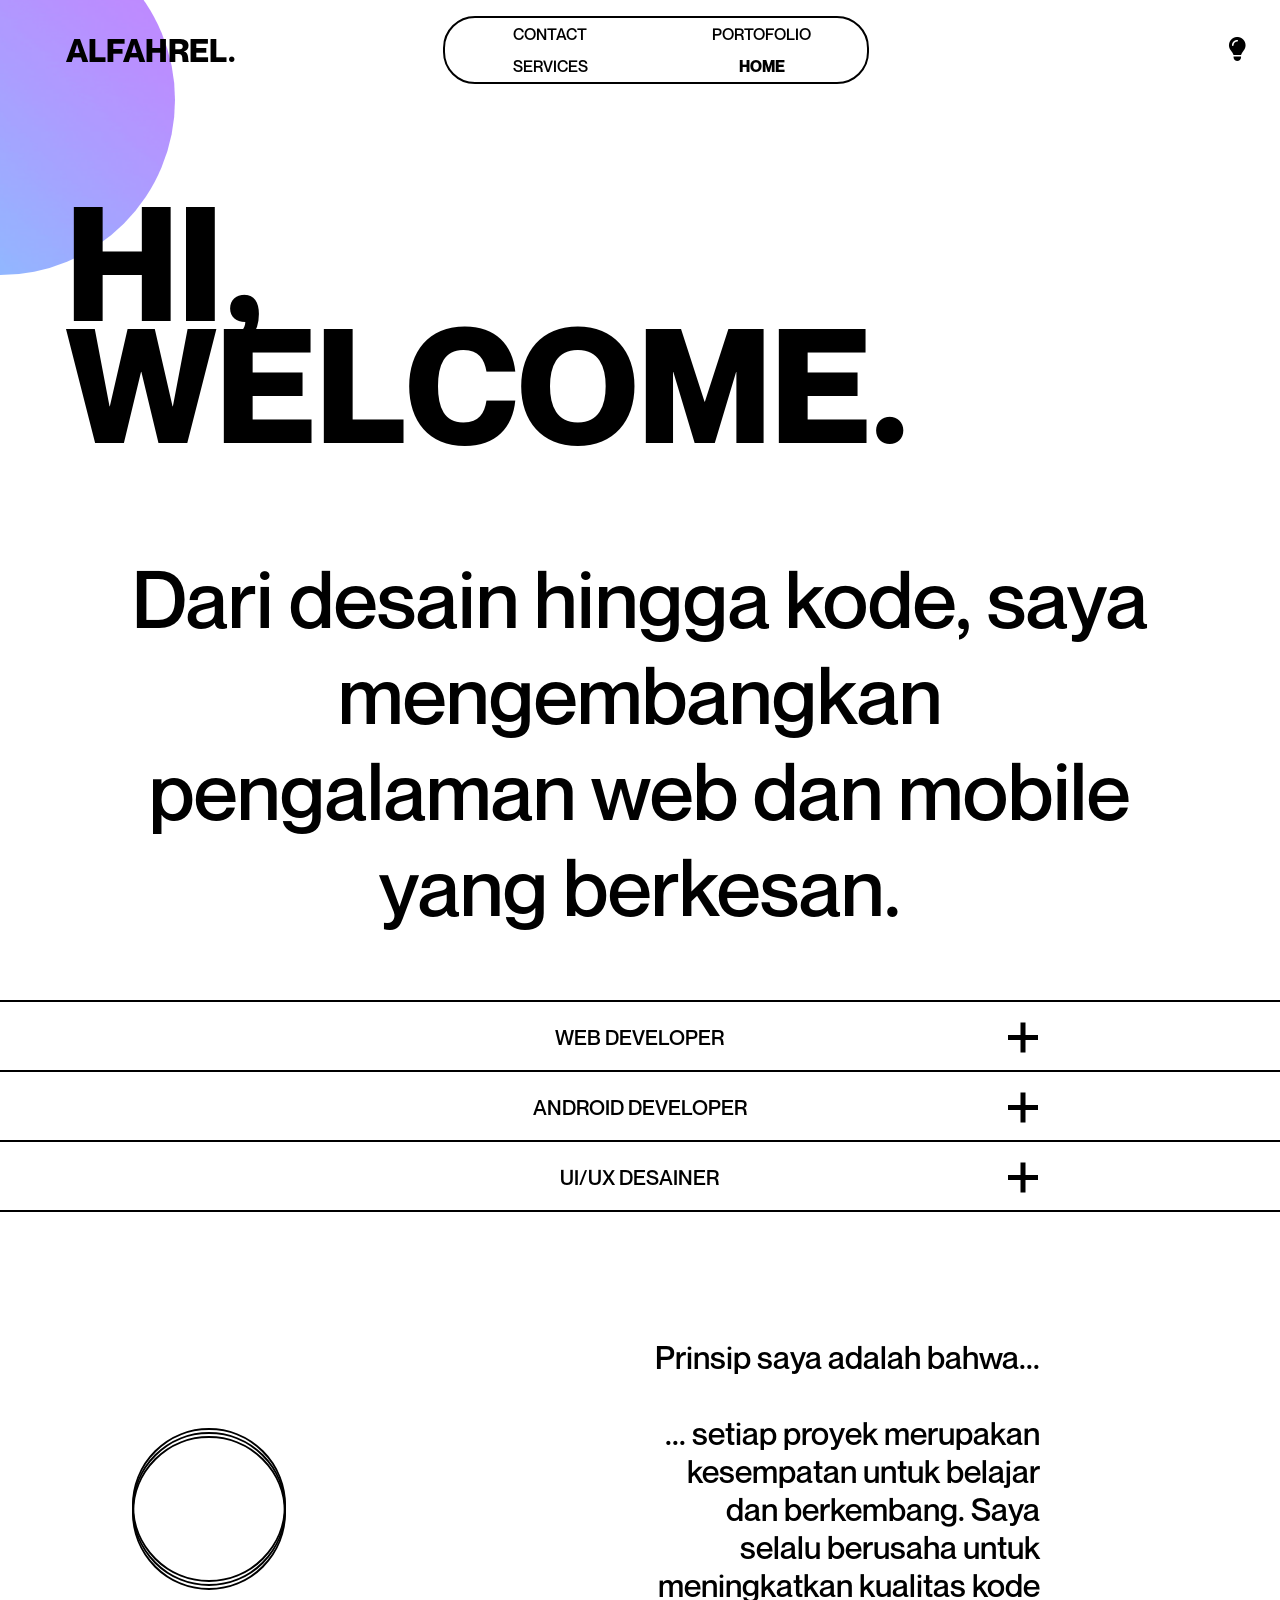
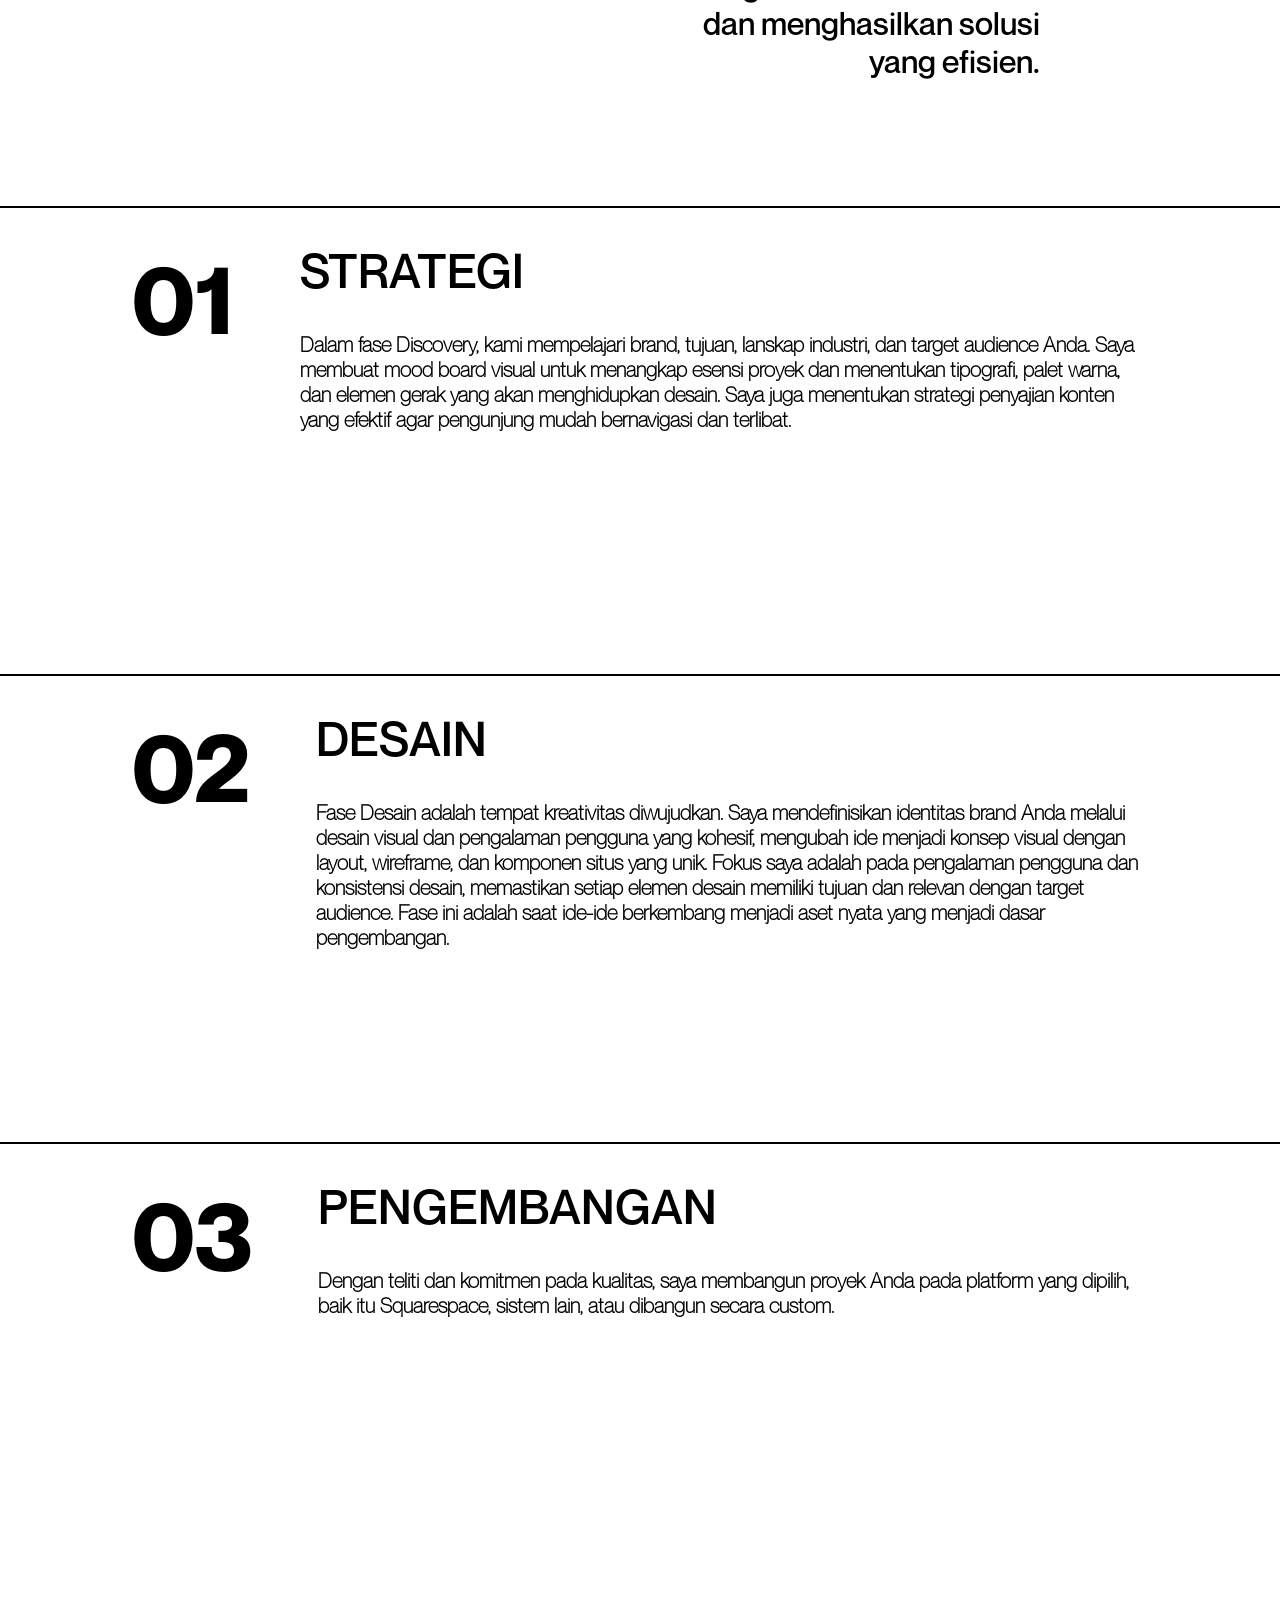
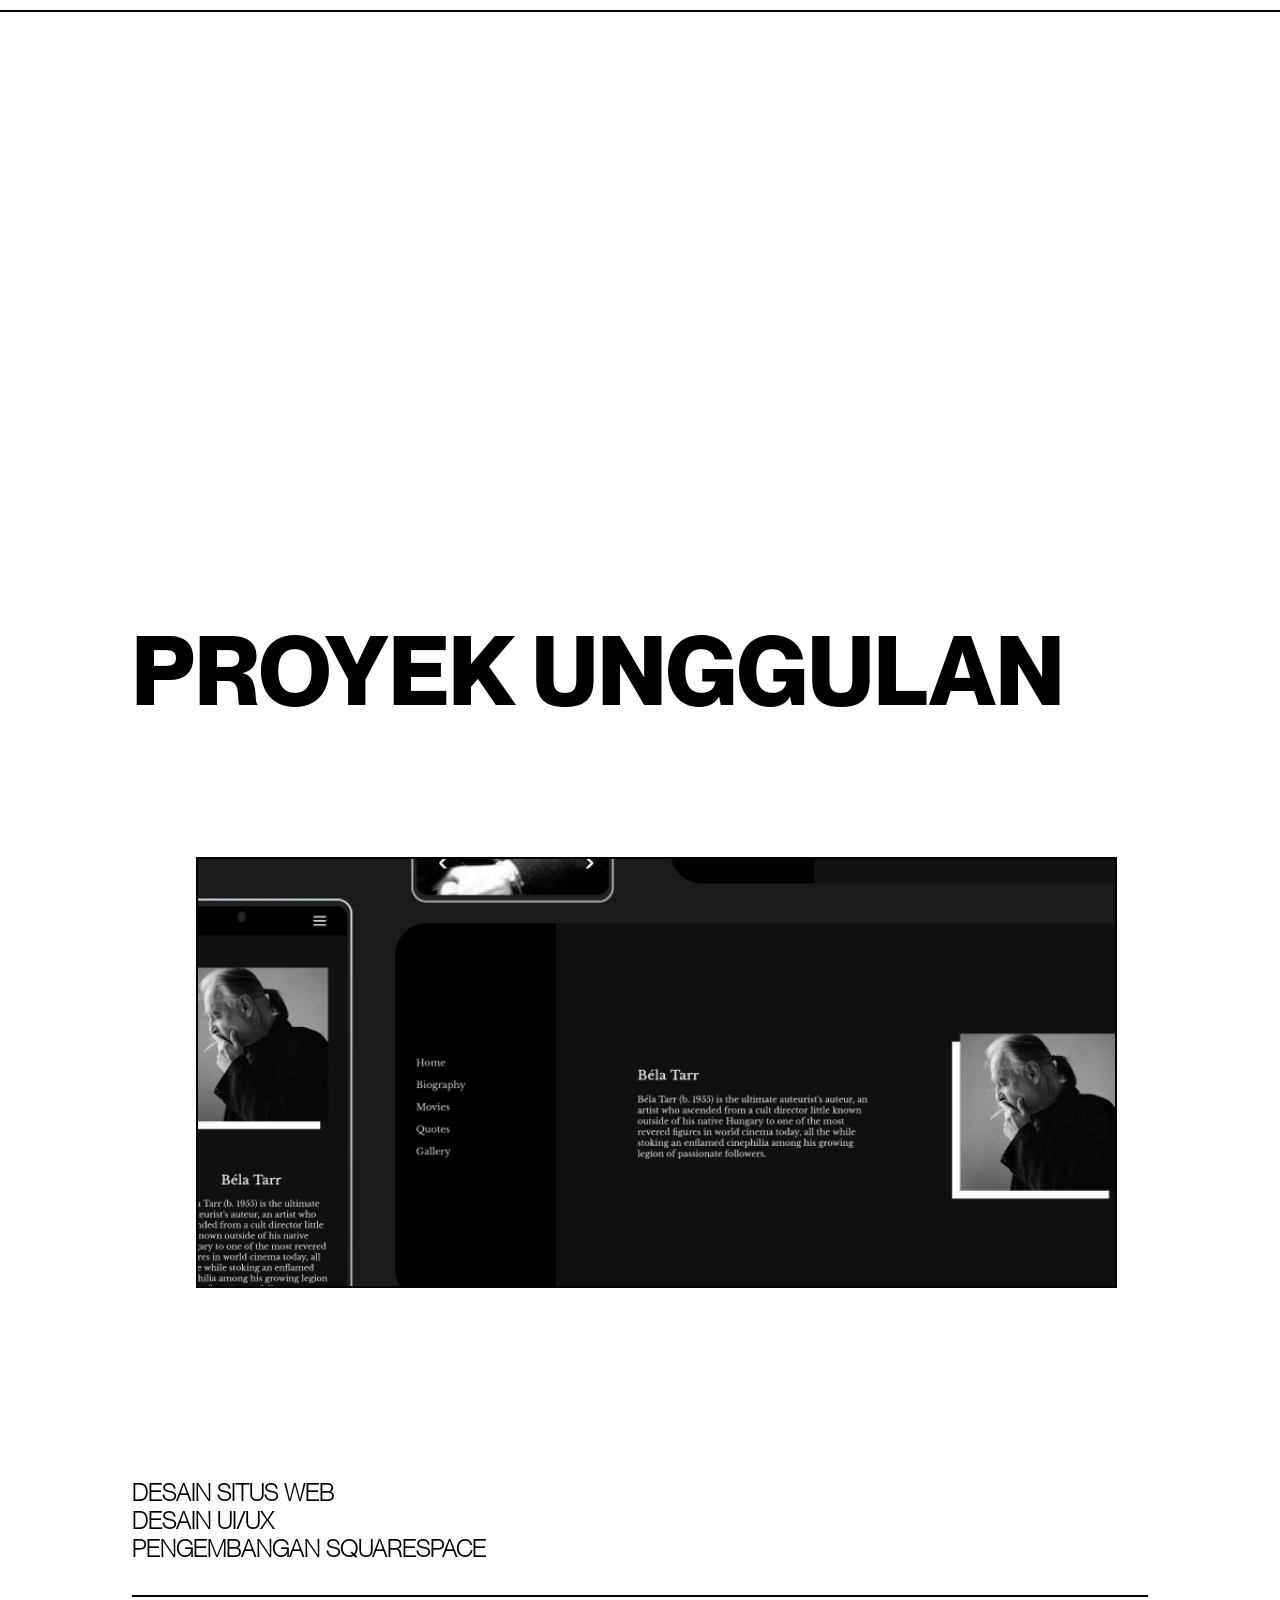
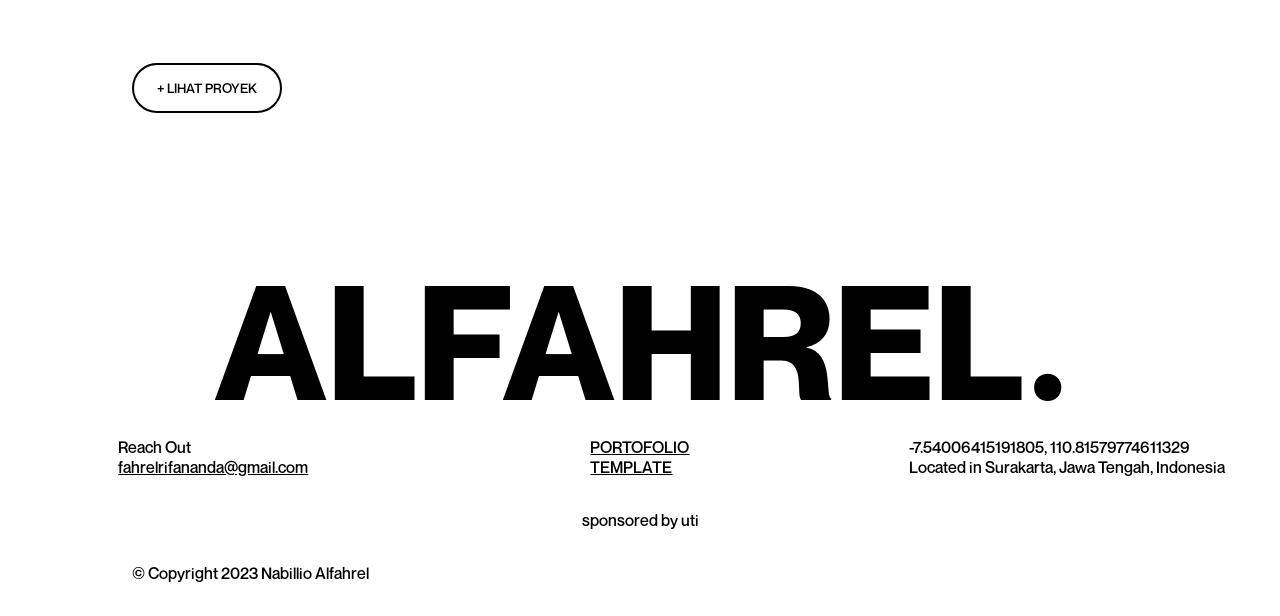
==== commit 7a8ebc59: "new" ====
--- a/index.html
+++ b/index.html
@@ -44,7 +44,7 @@
         </section>
         <section id="i-create">
             <div class="text-i-create">
-                Dari konsep hingga kode, saya membangun pengalaman web dan seluler yang berkesan.
+                Dari desain hingga kode, saya  mengembangkan pengalaman web dan mobile yang berkesan.
             </div>
         </section>
         <section id="ability">
@@ -60,7 +60,7 @@
                     </div>
                     <div class="paragraph">
                         <p>
-                            Saya memiliki pemahaman mendalam tentang bahasa pemrograman web seperti HTML, CSS, dan JavaScript. Saya juga berpengalaman dalam framework dan library populer seperti Laravel, React, dan Node JS.
+                            Saya memiliki pemahaman mendalam tentang bahasa pemrograman web seperti HTML, CSS, JavaScript, PHP, dan Dart. Saya juga berpengalaman dalam framework dan library populer seperti Laravel, React, dan Flutter.
                         </p>
                     </div>
                 </div>
--- a/css/style.css
+++ b/css/style.css
@@ -46,7 +46,7 @@
 .navbar {
   display: grid;
   z-index: 99;
-  width: 100vw;
+  width: 100%;
   transition: all 0.5s;
   opacity: 1;
   grid-template-columns: 1fr 1fr 1fr;
@@ -134,22 +134,6 @@
 .logo-footer.show {
   opacity: 1;
   transform: translateY(0);
-}
-.loading-screen {
-  background-image: url('../images/cursor.gif');
-  background-size: cover;
-  background-repeat: no-repeat;
-  background-position: center;
-  width: 100vw;
-  height: 100vh;
-  position: absolute;
-  z-index: 100;
-  display: flex;
-  align-items: center;
-  justify-content: center;
-}
-body {
-  overflow: hidden;
 }
 @media screen and (max-width: 1400px) {
   body {
@@ -223,7 +207,7 @@
     background-color: var(--white);
     z-index: 99;
     opacity: 0;
-    width: 100vw;
+    width: 100%;
     transition: all 0.5s;
     height: calc(100vh - 32px);
   }
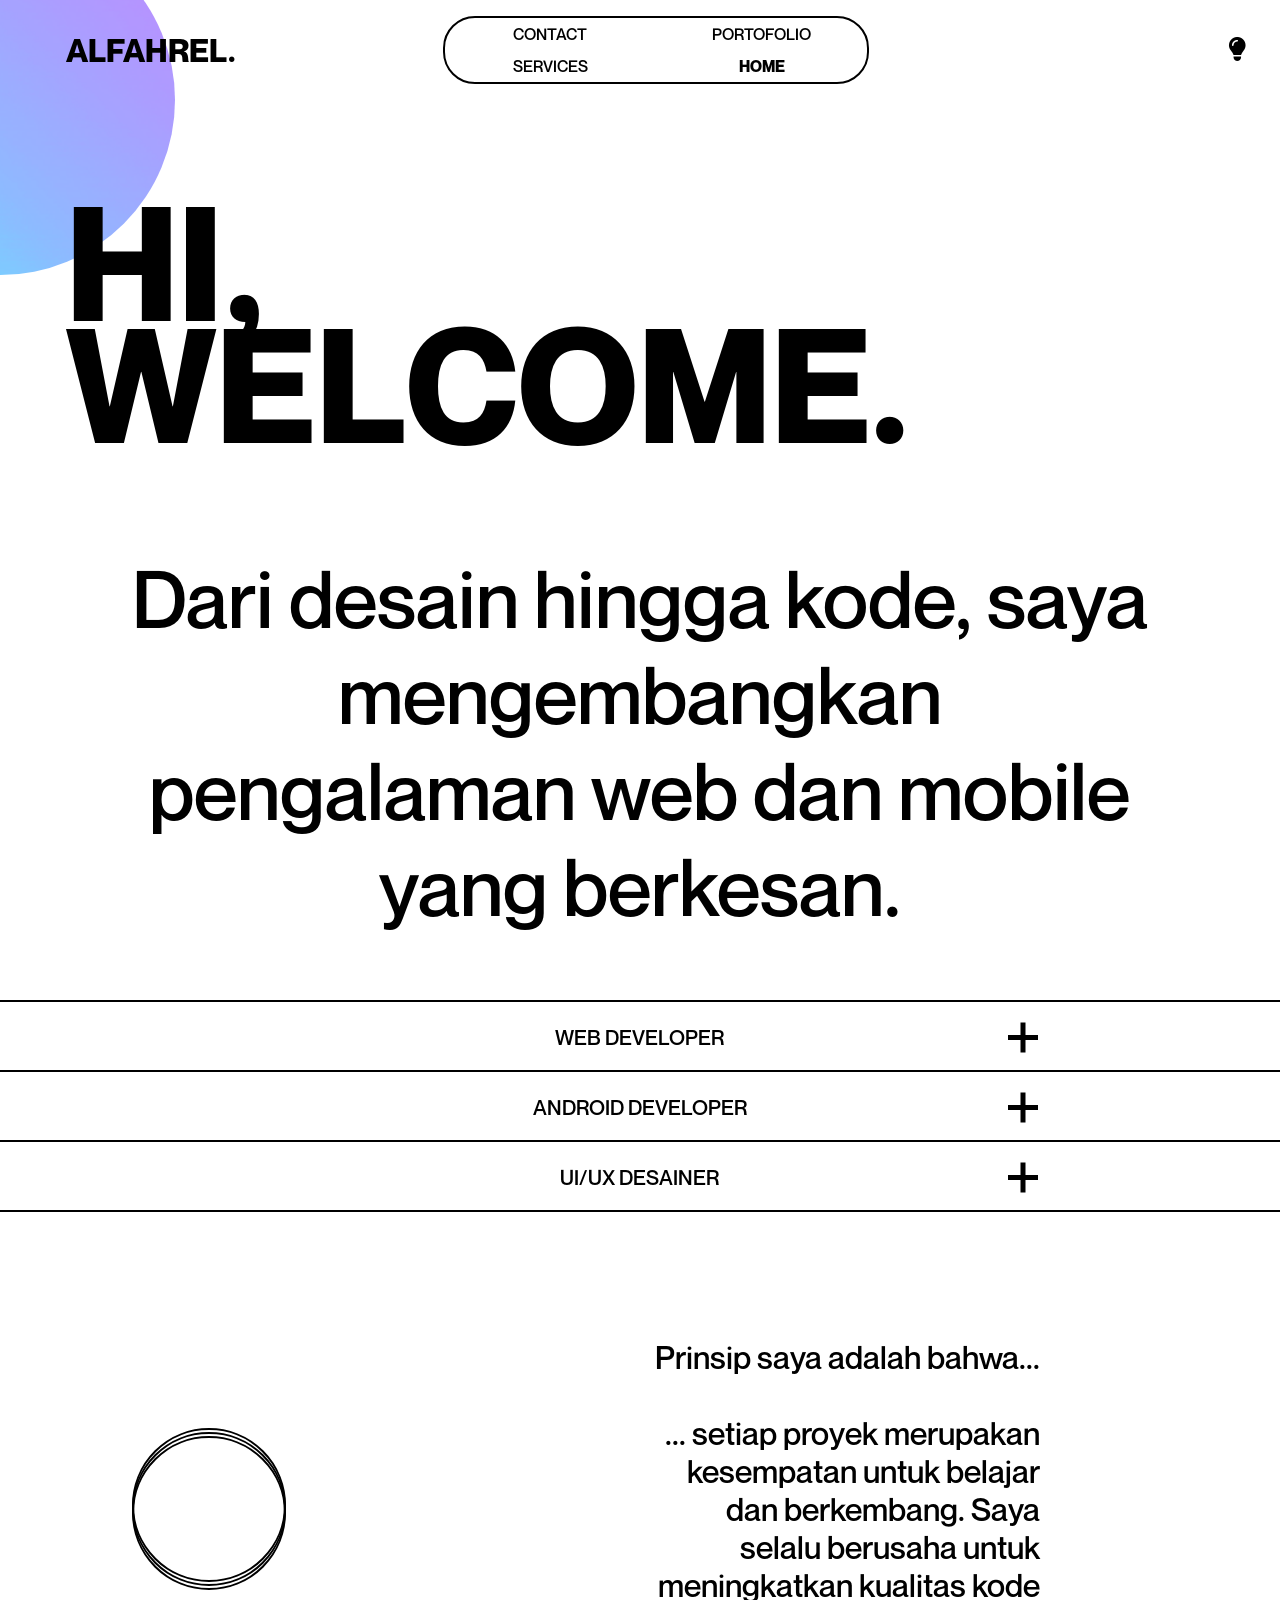
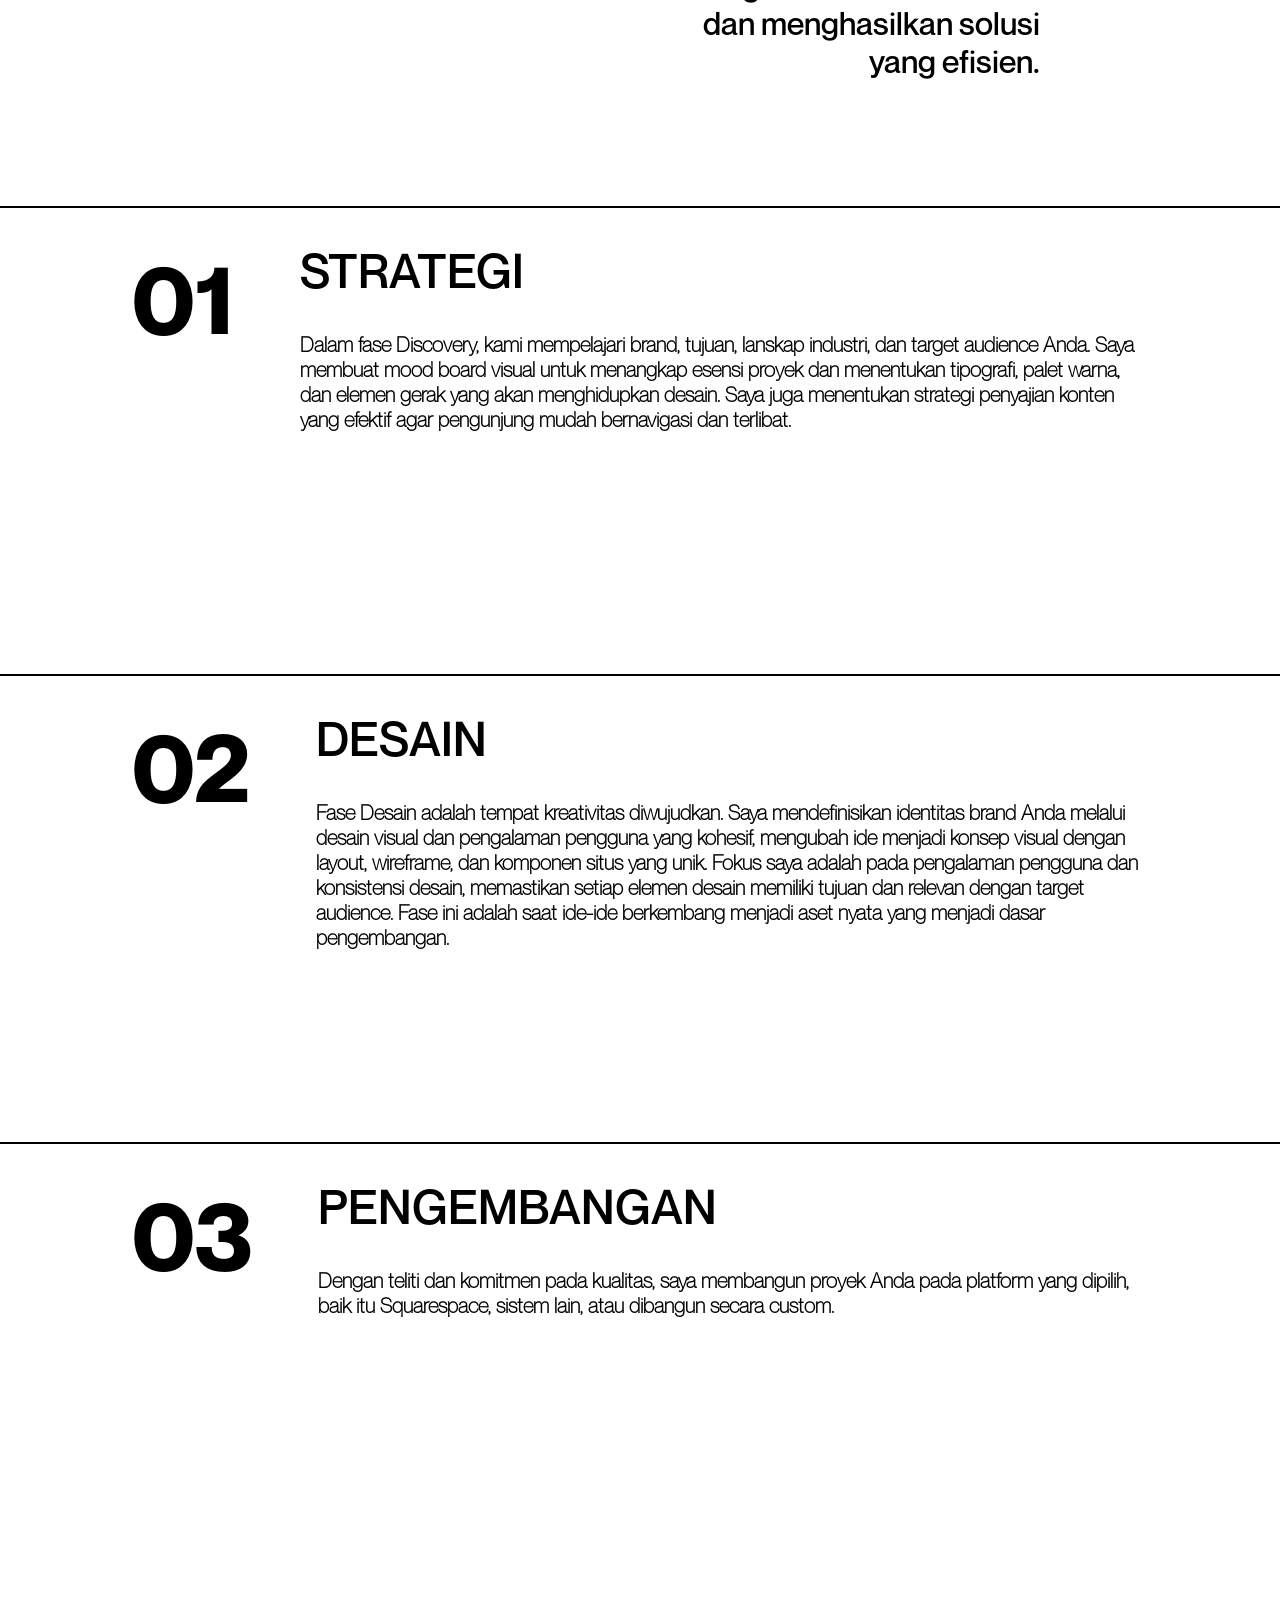
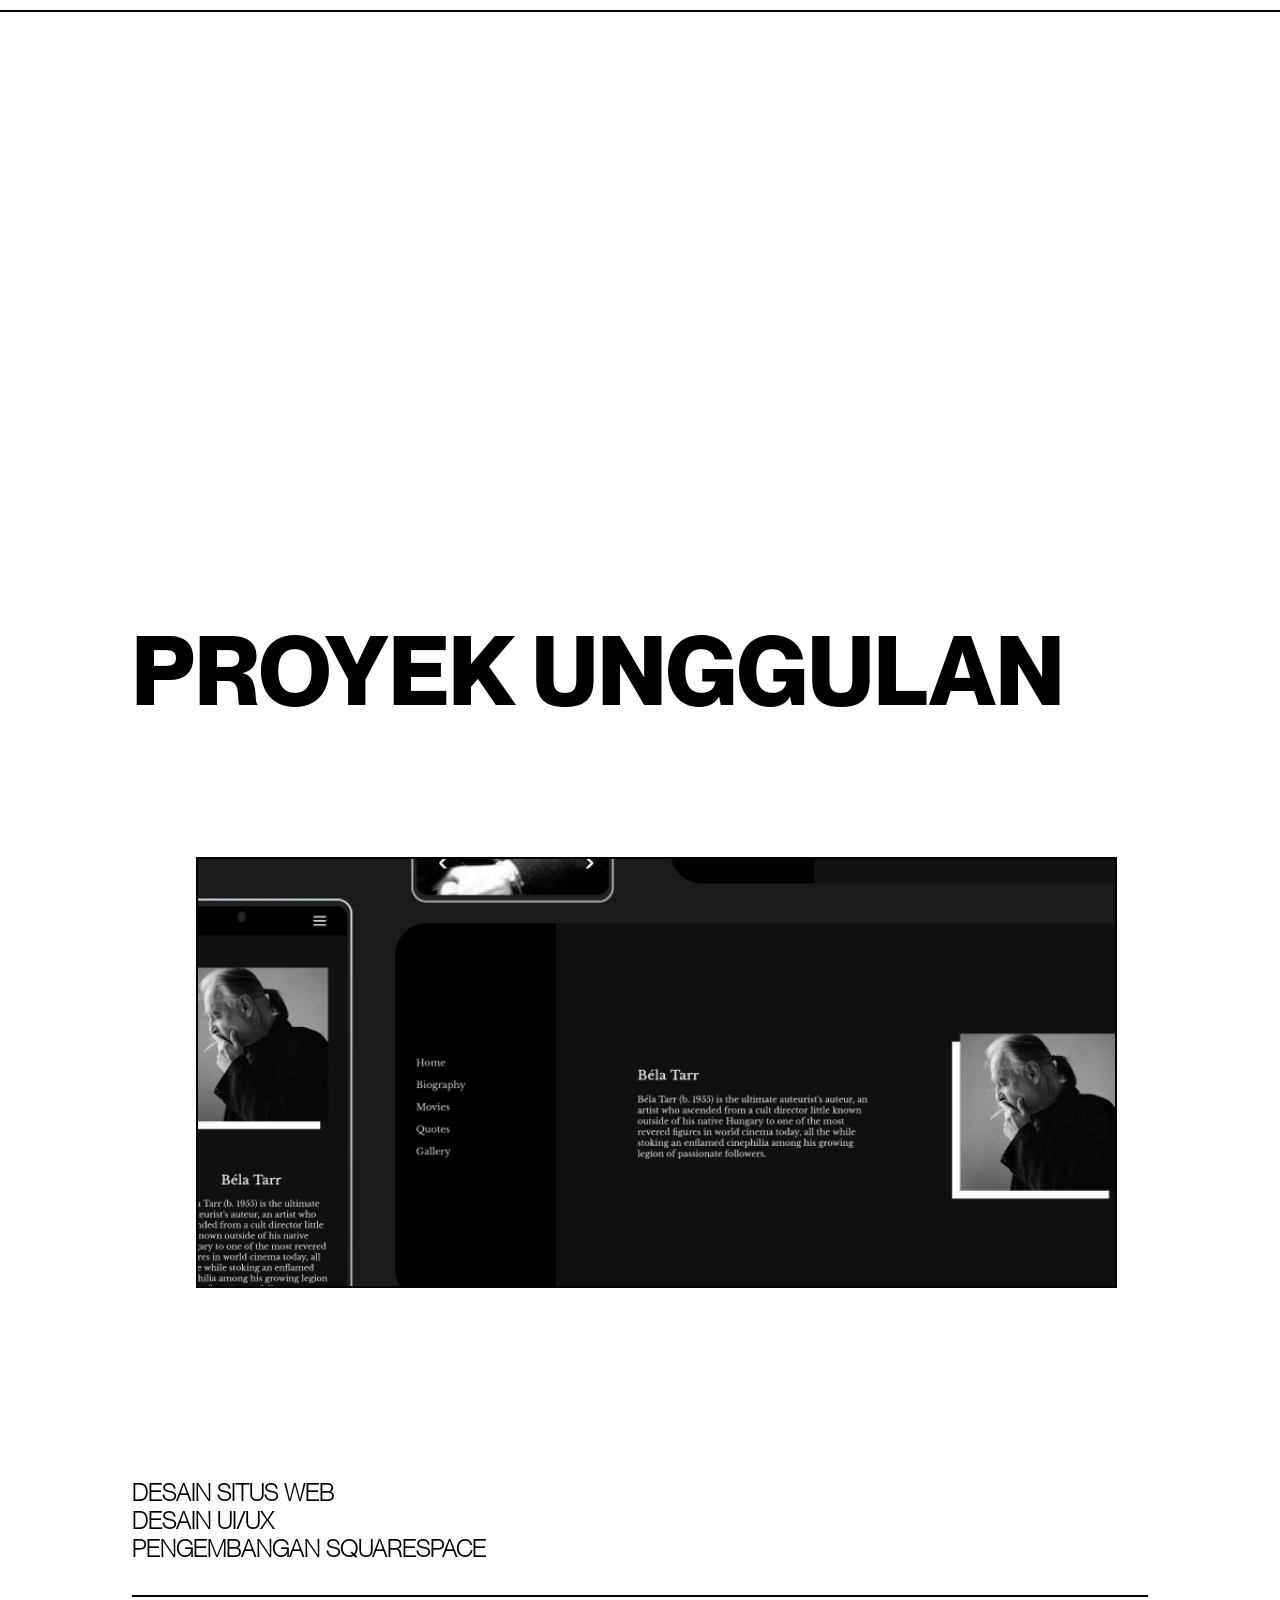
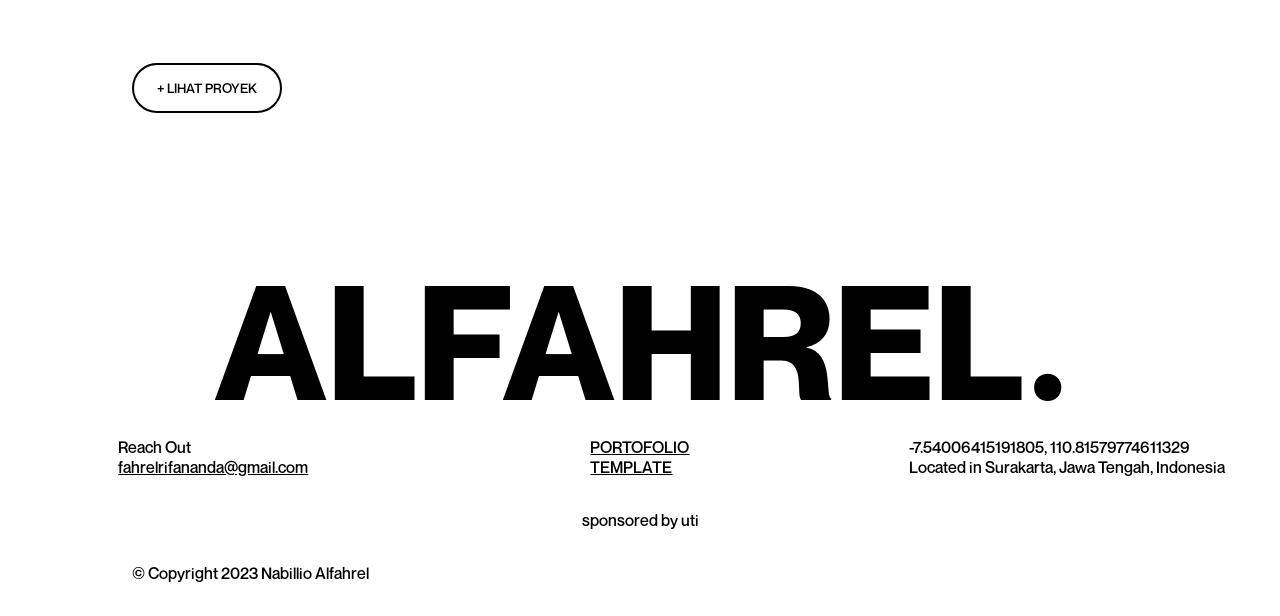
==== commit 0ffcd2ea: "new" ====
--- a/index.html
+++ b/index.html
@@ -33,6 +33,7 @@
       <a href="contact.html">Contact</a>
       <a href="portofolio.html">Portofolio</a>
       <a href="services.html">Services</a>
+      <a href="blog.html">BLOG</a>
       <a href="index.html" class="active">Home</a>
     </div>
     <div class="big-cursor"></div>
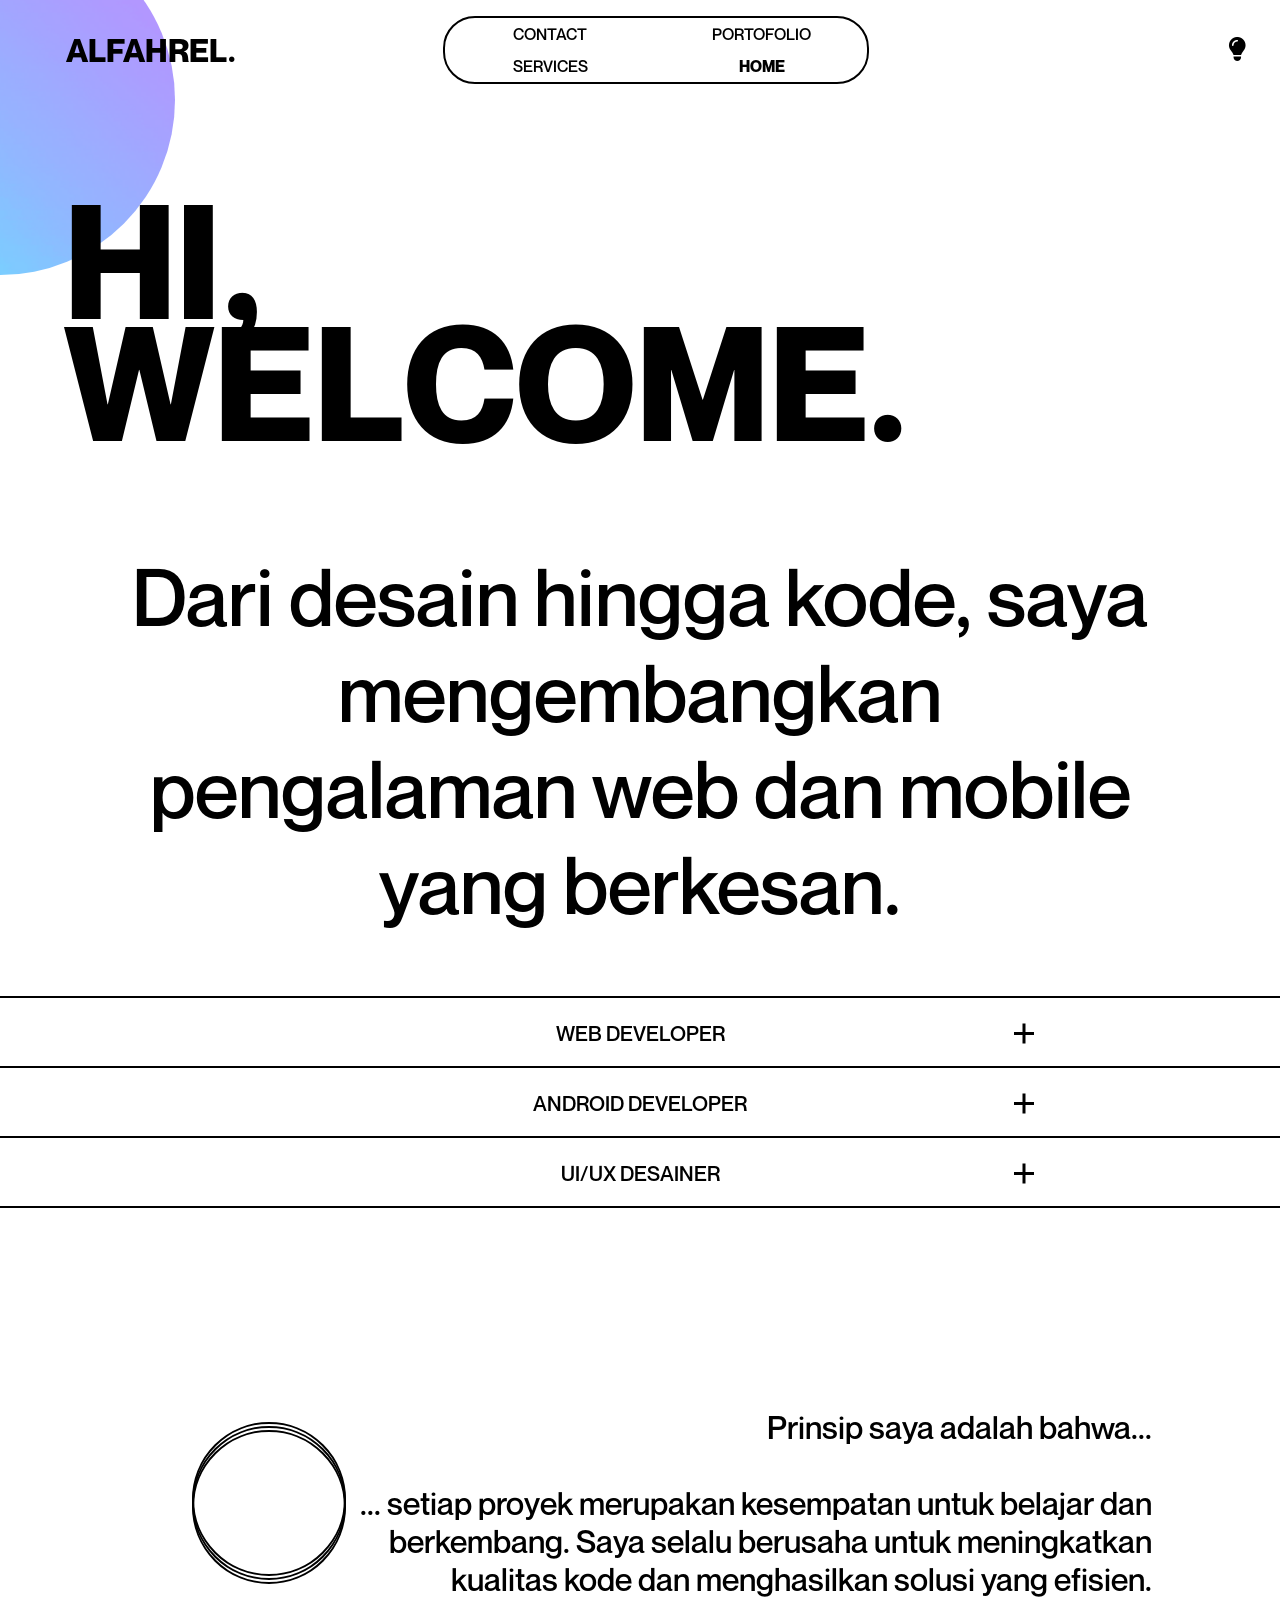
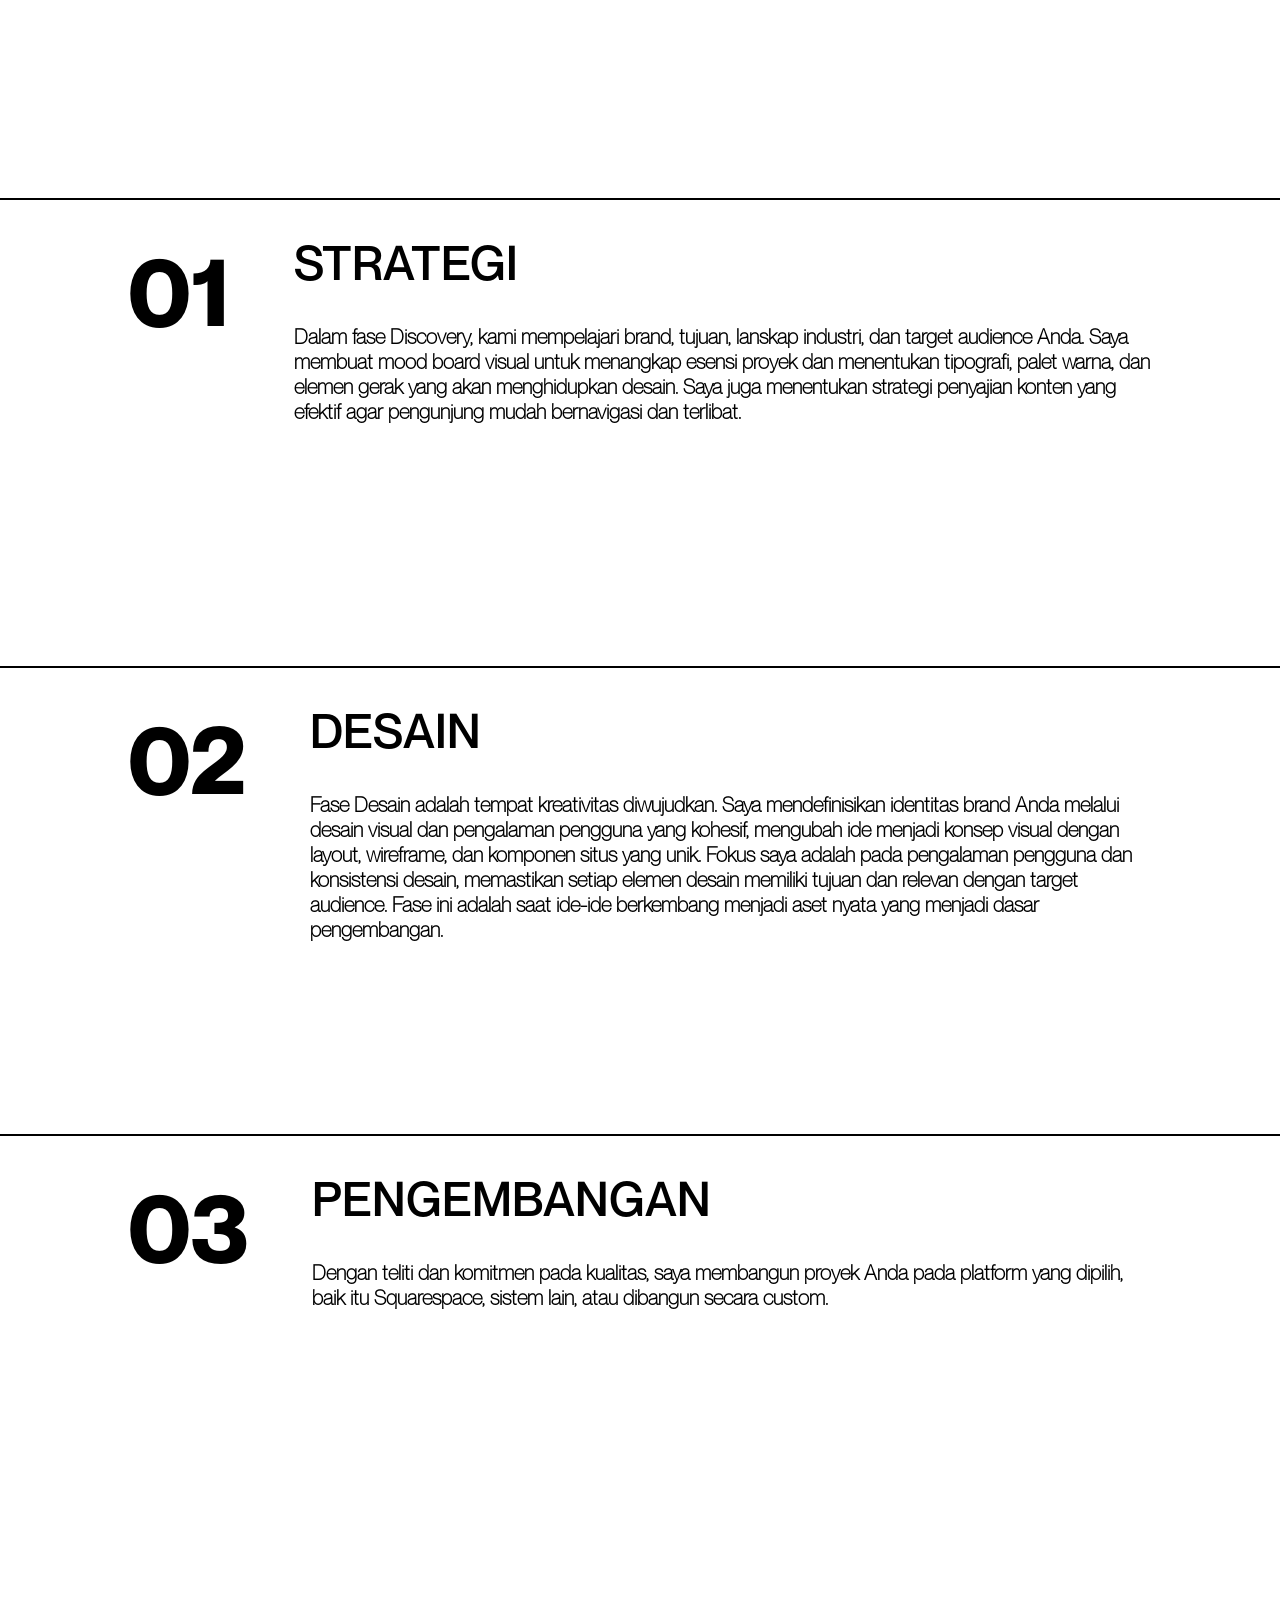
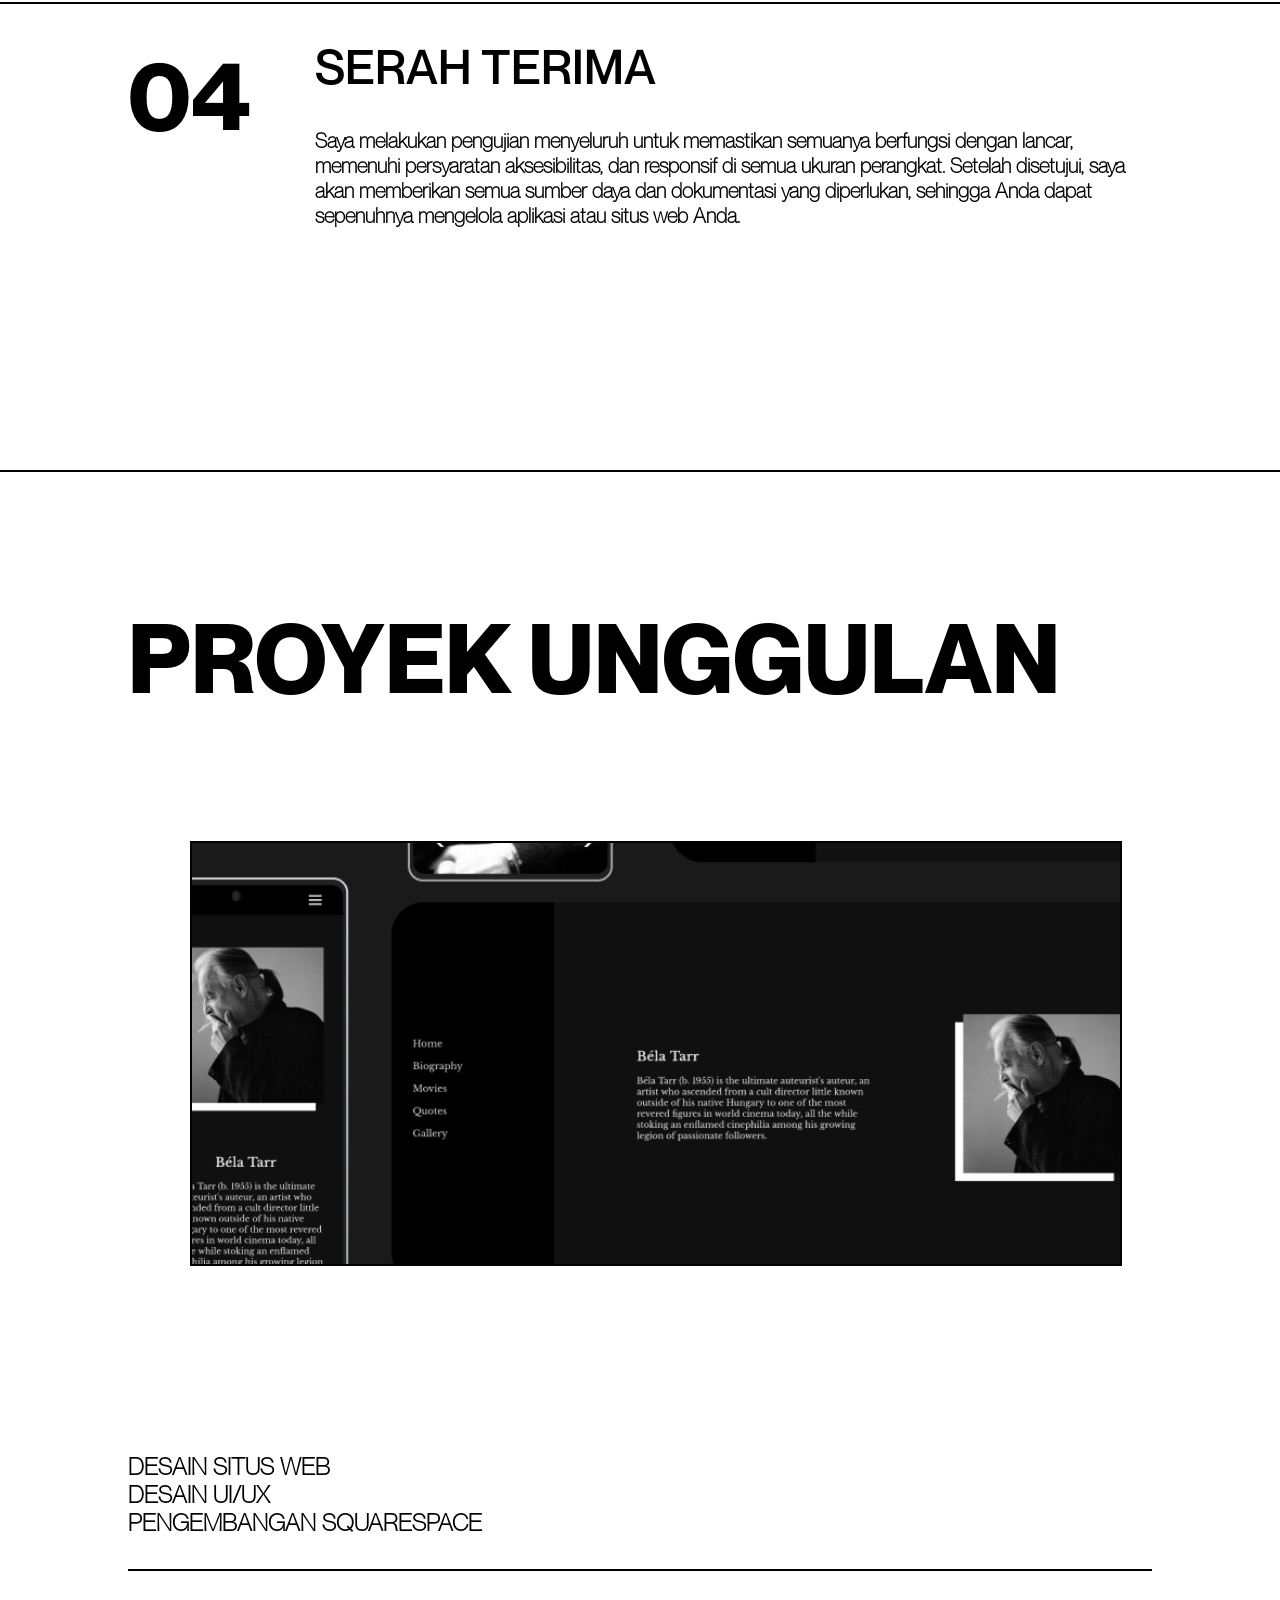
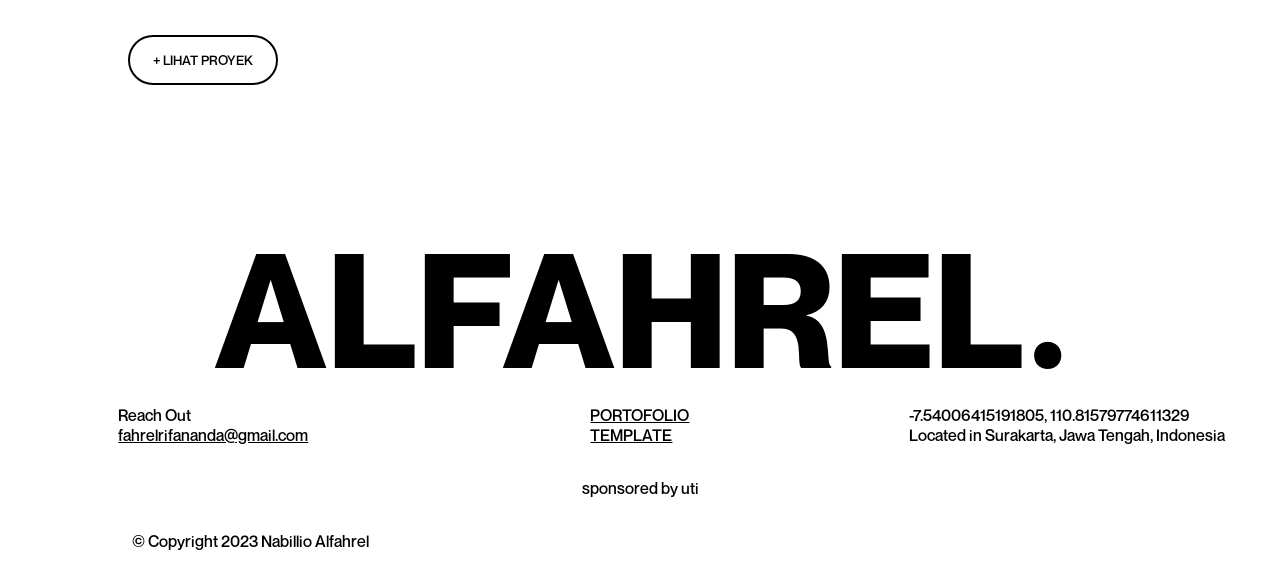
==== commit 8ba8c124: "hide" ====
--- a/index.html
+++ b/index.html
@@ -33,7 +33,7 @@
       <a href="contact.html">Contact</a>
       <a href="portofolio.html">Portofolio</a>
       <a href="services.html">Services</a>
-      <a href="blog.html">BLOG</a>
+      <!-- <a href="blog.html">BLOG</a> -->
       <a href="index.html" class="active">Home</a>
     </div>
     <div class="big-cursor"></div>
--- a/css/home.css
+++ b/css/home.css
@@ -1,10 +1,10 @@
 #big-name {
   font-family: 'neue-montreal-bold';
-  font-size: 13em;
-  color: var(--black);
-  padding-top: 66px;
-  padding-left: 66px;
-  padding-right: 66px;
+  font-size: 13vw ;
+  color: var(--black);
+  padding-top: 5vw;
+  padding-left: 5vw;
+  padding-right: 5vw;
 }
 .fahrel {
   position: relative;
@@ -19,12 +19,12 @@
 }
 
 #i-create {
-  font-size: 7em;
+  font-size: 10vh;
   width: fit-content;
   height: 95vh;
   display: grid;
-  padding-left: 66px;
-  padding-right: 66px;
+  padding-left: 5vw;
+  padding-right: 5vw;
   place-items: center;
 }
 #i-create .text-i-create {
@@ -66,12 +66,12 @@
   grid-template-rows: 1fr 1fr;
   justify-items: center;
   align-items: center;
-  padding-left: 66px;
-  padding-right: 66px;
+  padding-left: 5vw;
+  padding-right: 5vw;
   overflow: hidden;
   transition: all 0.5s;
   height: 88px;
-  width: calc(100% - 132px);
+  width: calc(100% - 10vw);
   color: var(--black);
 }
 #ability .aDiv .a1 .title,
@@ -98,10 +98,10 @@
 #ability .aDiv .a1 .title .clickExpand1 div,
 #ability .aDiv .a2 .title .clickExpand2 div,
 #ability .aDiv .a3 .title .clickExpand3 div {
-  width: 30px;
+  width: 20px;
   position: absolute;
   transition: all 0.5s;
-  height: 5px;
+  height: 3px;
   background-color: var(--black);
 }
 #ability .aDiv .a1 .title .clickExpand1 div:nth-child(1),
@@ -123,8 +123,9 @@
 #ability .aDiv .a2 .paragraph,
 #ability .aDiv .a3 .paragraph {
   width: 80%;
+  letter-spacing: 3px;
   font-family: 'neue-montreal-light';
-  font-size: 2em;
+  font-size: 4vh;
   text-align: center;
 }
 #ability .aDiv .a2,
@@ -147,12 +148,12 @@
 }
 
 #i-said {
-  padding-left: 66px;
-  padding-right: 66px;
-  display: grid;
-  grid-template-columns: 1fr 1fr;
+  padding-left: 5vw;
+  padding-right: 5vw;
+  display:flex;
   font-size: 2.5em;
   height: 100vh;
+  width: calc(100% - 10vw);
   overflow: hidden;
   text-align: right;
   color: var(--black);
@@ -162,16 +163,14 @@
 
 #i-said .i-said-text {
   position: relative;
-  top: -200px;
-  padding-right: 132px;
+  padding-right: 10vw;
 }
 #i-said .i-said-circle {
   display: flex;
   height: fit-content;
   flex-direction: column;
   position: relative;
-  top: -200px;
-  padding-left: 132px;
+  padding-left: 10vw;
 }
 #i-said .i-said-circle div {
   border-radius: 50%;
@@ -209,15 +208,15 @@
 
 #steps {
   height: fit-content;
-  margin-top: 66px;
+  margin-top: 5vw;
 }
 #steps .step1,
 #steps .step2,
 #steps .step3,
 #steps .step4 {
   display: flex;
-  padding-left: 132px;
-  padding-right: 132px;
+  padding-left: 10vw;
+  padding-right: 10vw;
   height: 200px;
   padding-top: 33px;
   padding-bottom: 33px;
@@ -229,7 +228,7 @@
 #steps .step3 .number,
 #steps .step4 .number {
   font-size: 6em;
-  padding-right: 66px;
+  padding-right: 5vw;
   color: var(--black);
   font-family: 'neue-montreal-bold';
 }
@@ -257,39 +256,49 @@
   border-top: 0px solid transparent;
 }
 
-.the-step, .title-for-, .title-project, .components-project, .button-project, .image {
+.the-step,
+.title-for-,
+.title-project,
+.components-project,
+.button-project,
+.image {
   position: relative;
   opacity: 0;
   transform: translateY(-30px);
   transition: opacity 1s, transform 1s;
 }
 
-.the-step.show, .title-for-.show, .title-project.show, .components-project.show, .button-project.show, .image.show {
+.the-step.show,
+.title-for-.show,
+.title-project.show,
+.components-project.show,
+.button-project.show,
+.image.show {
   opacity: 1;
   transform: translateY(0);
 }
 #featured-project {
   display: flex;
   flex-direction: column;
-  padding-left: 132px;
-  padding-right: 132px;
+  padding-left: 10vw;
+  padding-right: 10vw;
 }
 #featured-project .title-for- {
   font-family: 'neue-montreal-bold';
   font-size: 6em;
   color: var(--black);
-  padding-top: 132px;
+  padding-top: 10vw;
   width: 100%;
 }
 #featured-project .content {
   display: grid;
   grid-template-columns: 1fr 1fr;
-  padding-top: 132px;
-  padding-bottom: 132px;
+  padding-top: 10vw;
+  padding-bottom: 10vw;
 }
 #featured-project .content .text {
   width: 100%;
-  padding-top: 66px;
+  padding-top: 5vw;
 }
 #featured-project .content .text .title-project {
   font-size: 3em;
@@ -300,7 +309,7 @@
 #featured-project .content .text .components-project {
   font-size: 1.5em;
   color: var(--black);
-  padding-top: 66px;
+  padding-top: 5vw;
   padding-bottom: 33px;
   font-weight: 700;
   font-family: 'neue-montreal-light';
@@ -308,12 +317,12 @@
 }
 #featured-project .content .text .button-project button {
   border: 2px solid var(--black);
-  margin-top: 66px;
+  margin-top: 5vw;
   background-color: transparent;
   overflow: hidden;
   height: 50px;
   width: 150px;
-  border-radius: 66px;
+  border-radius: 5vw;
   transition: all 0.5s;
 }
 #featured-project .content .text .button-project button:hover {
@@ -333,8 +342,8 @@
 }
 #featured-project .content .image {
   display: grid;
-  padding-left: 66px;
-  padding-right: 33px;
+  padding-left: 5vw;
+  padding-right: 2.5vw;
   place-items: center;
 }
 #featured-project .content .image div {
@@ -357,19 +366,19 @@
   }
   #ability {
     height: fit-content;
-    padding-top: 66px;
-    padding-bottom: 66px;
+    padding-top: 5vw;
+    padding-bottom: 5vw;
   }
   #ability .aDiv .a1,
-#ability .aDiv .a2,
-#ability .aDiv .a3{
+  #ability .aDiv .a2,
+  #ability .aDiv .a3 {
     height: 68px;
-}
+  }
   #ability .aDiv .a1 .title,
-#ability .aDiv .a2 .title,
-#ability .aDiv .a3 .title {
+  #ability .aDiv .a2 .title,
+  #ability .aDiv .a3 .title {
     font-size: 1.3em;
-}
+  }
   #ability .aDiv .a1.expanded,
   #ability .aDiv .a2.expanded,
   #ability .aDiv .a3.expanded {
@@ -380,18 +389,16 @@
     height: fit-content;
   }
   #i-said .i-said-text {
-    padding-right: 66px;
-    width: 400px;
+    padding-right: 5vw;
     top: 0px;
   }
   #i-said .i-said-circle {
-    padding-left: 66px;
-    width: 200px;
     top: 0px;
   }
   #i-said .i-said-circle div {
     width: 150px;
     height: 150px;
+    margin: 0 auto;
   }
   #i-said .i-said-circle div:nth-child(1) {
     transform: translateY(250px);
@@ -428,22 +435,26 @@
   }
   #i-create {
     font-size: 2.5em;
-    padding-left: 0px;
-    padding-right: 0px;
-    height: 70vh;
+    padding-left: 5vw;
+    padding-right: 5vw;
+    width: calc(100% - 10vw);
+    height: 100vh;
   }
   #ability .aDiv .a1,
   #ability .aDiv .a2,
   #ability .aDiv .a3 {
-    padding-left: 0px;
-    padding-right: 0px;
-    width: 100%;
-    height: 80px;
+    padding-left: 5vw;
+    padding-right: 5vw;
+    width: calc(100% - 10vw);
+    height: 75px;
   }
   #ability .aDiv .a1 .title,
   #ability .aDiv .a2 .title,
   #ability .aDiv .a3 .title {
     font-size: 1.4em;
+    display: flex;
+    flex-wrap: wrap;
+    justify-content: space-between;
   }
   #ability .aDiv .a1.expanded,
   #ability .aDiv .a2.expanded,
@@ -454,22 +465,12 @@
   #ability .aDiv .a2 .paragraph,
   #ability .aDiv .a3 .paragraph {
     padding-bottom: 33px;
+    text-align: left;
   }
   #i-said {
-    grid-template-columns: 1fr;
-    grid-template-rows: 1fr 1fr;
-    text-align: left;
-    font-size: 1.8em;
-  }
-  #i-said .i-said-text {
-    grid-row: 2;
-    width: 300px;
-    padding-right: 0px;
-  }
-  #i-said .i-said-circle {
-    grid-row: 1;
-    text-align: left;
-  }
+    flex-direction: column;
+  }
+
   #steps .step1,
   #steps .step2,
   #steps .step3,
